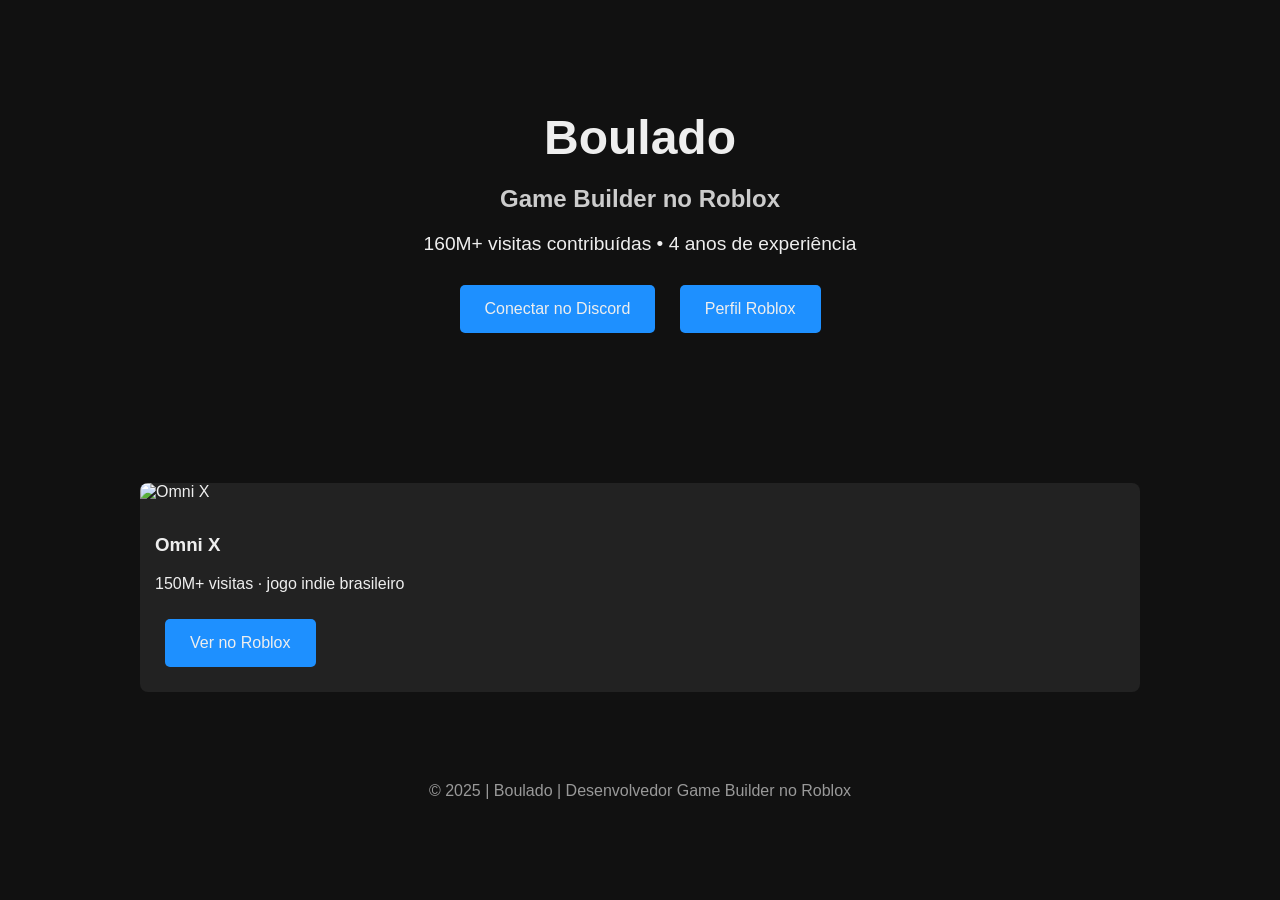
==== index.html @ 4d43104e "Add files via upload" ====
<!DOCTYPE html>
<html lang="pt-BR">
<head>
  <meta charset="UTF-8">
  <meta name="viewport" content="width=device-width,initial-scale=1.0">
  <title>Boulado – Game Builder no Roblox</title>
  <style>
    body {
      margin: 0;
      font-family: sans-serif;
      color: #eee;
      background: #111;
      text-align: center;
    }
    header {
      padding: 100px 20px;
    }
    h1 {
      font-size: 3em;
      margin: 0.2em 0;
    }
    h2 {
      font-size: 1.5em;
      color: #ccc;
      margin-bottom: 0.6em;
    }
    .stats {
      font-size: 1.2em;
      margin: 20px 0;
    }
    .btn {
      display: inline-block;
      margin: 10px;
      padding: 15px 25px;
      color: #eee;
      text-decoration: none;
      border-radius: 5px;
      background: #1e90ff;
      transition: background 0.2s;
    }
    .btn:hover {
      background: #63b3ed;
    }
    .projects {
      display: grid;
      grid-template-columns: repeat(auto-fit,minmax(300px,1fr));
      gap: 20px;
      padding: 40px 20px;
      max-width: 1000px;
      margin: 0 auto;
    }
    .project {
      background: #222;
      border-radius: 8px;
      overflow: hidden;
      text-align: left;
    }
    .project img {
      width: 100%;
      display: block;
    }
    .project div {
      padding: 15px;
    }
    .footer {
      padding: 50px 20px;
      color: #999;
    }
  </style>
</head>
<body>
  <header>
    <h1>Boulado</h1>
    <h2>Game Builder no Roblox</h2>
    <p class="stats">160M+ visitas contribuídas • 4 anos de experiência</p>
    <a class="btn" href="https://discord.com/users/Boulado" target="_blank">Conectar no Discord</a>
    <a class="btn" href="https://www.roblox.com/pt/users/285325354/profile" target="_blank">Perfil Roblox</a>
  </header>

  <section class="projects">
    <div class="project">
      <img src="https://www.roblox.com/Thumbs/Asset.ashx?width=768&amp;height=432&amp;format=png&amp;assetid=5210095481" alt="Omni X">
      <div>
        <h3>Omni X</h3>
        <p>150M+ visitas · jogo indie brasileiro</p>
        <a class="btn" href="https://www.roblox.com/pt/games/5210095481/UPDATE-Omini-X-Remake-Beta-5-1" target="_blank">Ver no Roblox</a>
      </div>
    </div>

    <!-- Aqui você pode adicionar mais projetos -->
  </section>

  <footer class="footer">
    © 2025 | Boulado | Desenvolvedor Game Builder no Roblox
  </footer>
</body>
</html>
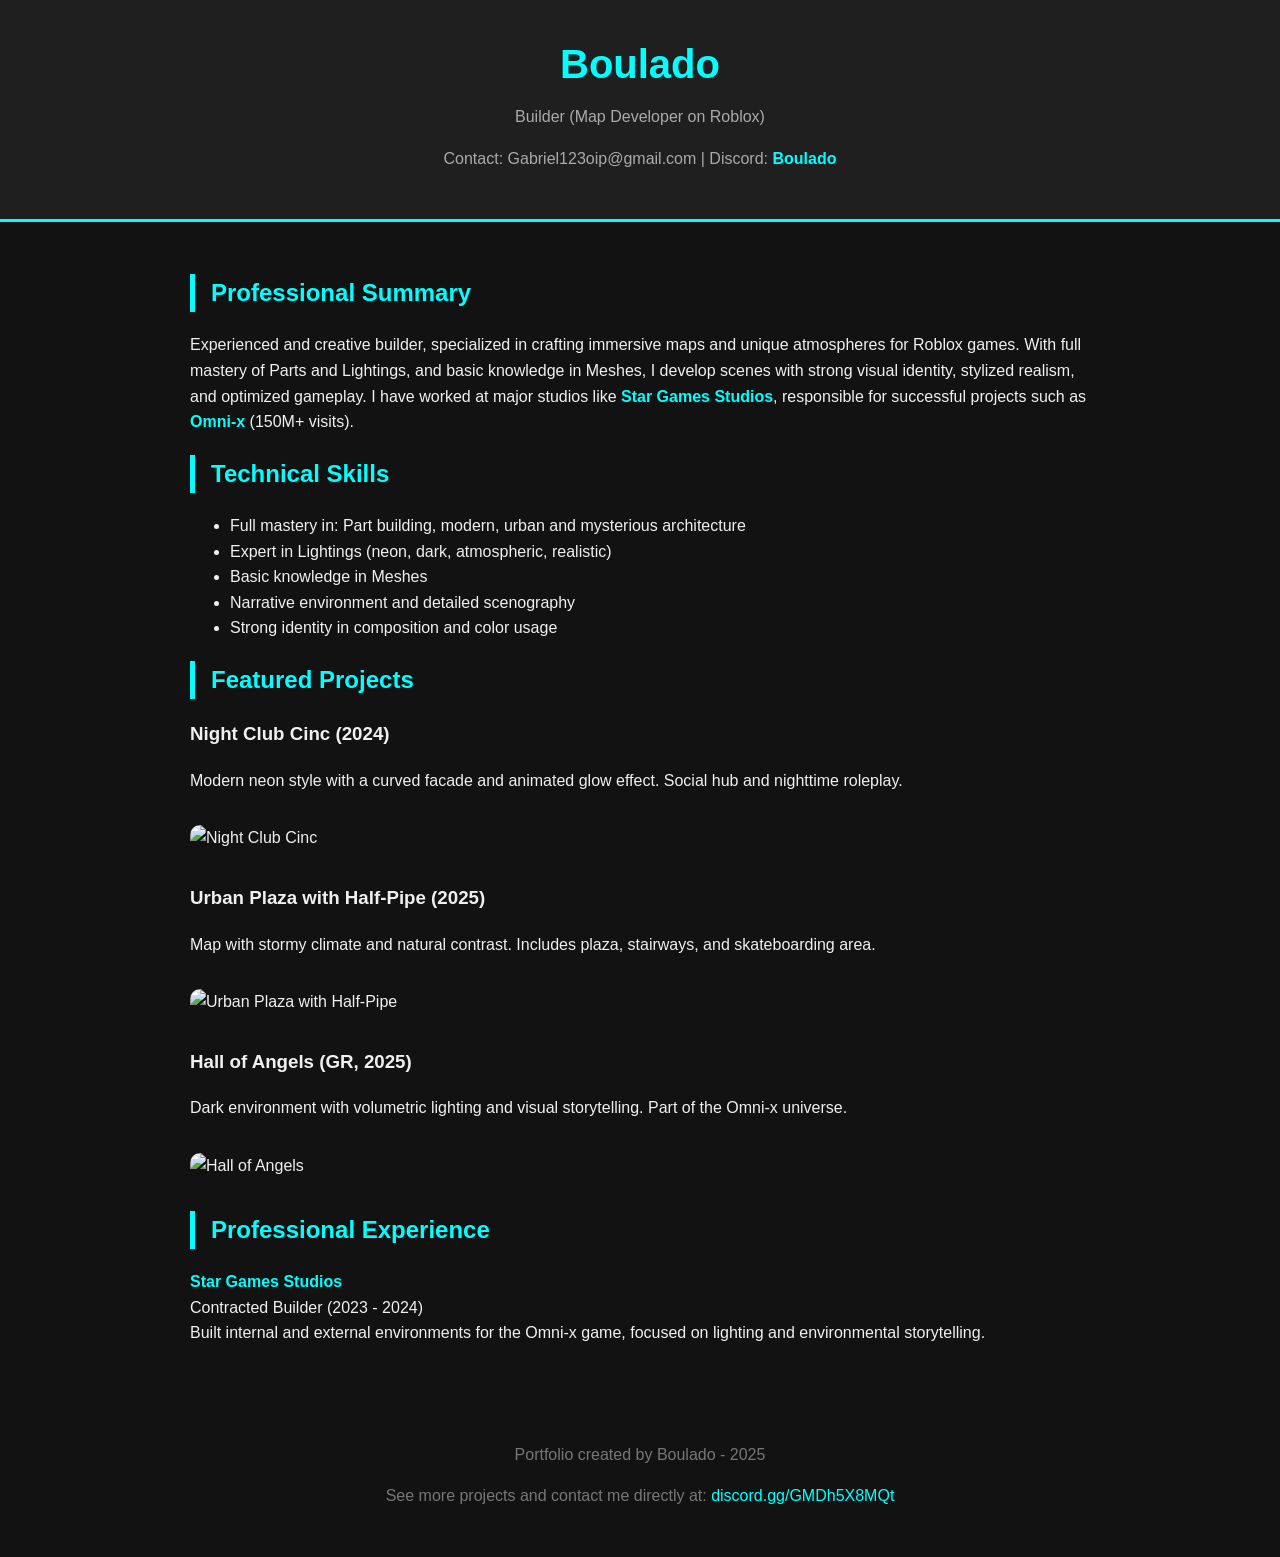
==== commit 2eba883e: "mainpage.html" ====
--- a/index.html
+++ b/index.html
@@ -1,97 +1,115 @@
 <!DOCTYPE html>
-<html lang="pt-BR">
+<html lang="en">
 <head>
-  <meta charset="UTF-8">
-  <meta name="viewport" content="width=device-width,initial-scale=1.0">
-  <title>Boulado – Game Builder no Roblox</title>
+  <meta charset="UTF-8" />
+  <meta name="viewport" content="width=device-width, initial-scale=1.0" />
+  <title>Boulado - Roblox Builder Portfolio</title>
   <style>
     body {
+      font-family: 'Segoe UI', sans-serif;
       margin: 0;
-      font-family: sans-serif;
-      color: #eee;
-      background: #111;
-      text-align: center;
+      background-color: #121212;
+      color: #f0f0f0;
+      line-height: 1.6;
     }
     header {
-      padding: 100px 20px;
+      background: #1f1f1f;
+      padding: 2rem;
+      text-align: center;
+      border-bottom: 3px solid #00ffff;
     }
-    h1 {
-      font-size: 3em;
-      margin: 0.2em 0;
+    header h1 {
+      margin: 0;
+      font-size: 2.5rem;
+      color: #00ffff;
+    }
+    header p {
+      margin-top: 0.5rem;
+      color: #aaa;
+    }
+    section {
+      max-width: 900px;
+      margin: auto;
+      padding: 2rem;
     }
     h2 {
-      font-size: 1.5em;
-      color: #ccc;
-      margin-bottom: 0.6em;
-    }
-    .stats {
-      font-size: 1.2em;
-      margin: 20px 0;
-    }
-    .btn {
-      display: inline-block;
-      margin: 10px;
-      padding: 15px 25px;
-      color: #eee;
-      text-decoration: none;
-      border-radius: 5px;
-      background: #1e90ff;
-      transition: background 0.2s;
-    }
-    .btn:hover {
-      background: #63b3ed;
-    }
-    .projects {
-      display: grid;
-      grid-template-columns: repeat(auto-fit,minmax(300px,1fr));
-      gap: 20px;
-      padding: 40px 20px;
-      max-width: 1000px;
-      margin: 0 auto;
+      border-left: 5px solid #00ffff;
+      padding-left: 1rem;
+      color: #00ffff;
     }
     .project {
-      background: #222;
-      border-radius: 8px;
-      overflow: hidden;
-      text-align: left;
+      margin-bottom: 2rem;
     }
     .project img {
       width: 100%;
-      display: block;
+      border-radius: 10px;
+      margin-top: 1rem;
     }
-    .project div {
-      padding: 15px;
+    .highlight {
+      color: #00ffff;
+      font-weight: bold;
     }
-    .footer {
-      padding: 50px 20px;
-      color: #999;
+    footer {
+      text-align: center;
+      padding: 2rem;
+      color: #777;
+    }
+    a {
+      color: #00ffff;
+      text-decoration: none;
+    }
+    a:hover {
+      text-decoration: underline;
     }
   </style>
 </head>
 <body>
   <header>
     <h1>Boulado</h1>
-    <h2>Game Builder no Roblox</h2>
-    <p class="stats">160M+ visitas contribuídas • 4 anos de experiência</p>
-    <a class="btn" href="https://discord.com/users/Boulado" target="_blank">Conectar no Discord</a>
-    <a class="btn" href="https://www.roblox.com/pt/users/285325354/profile" target="_blank">Perfil Roblox</a>
+    <p>Builder (Map Developer on Roblox)</p>
+    <p>Contact: Gabriel123oip@gmail.com | Discord: <span class="highlight">Boulado</span></p>
   </header>
+  <section>
+    <h2>Professional Summary</h2>
+    <p>Experienced and creative builder, specialized in crafting immersive maps and unique atmospheres for Roblox games. With full mastery of Parts and Lightings, and basic knowledge in Meshes, I develop scenes with strong visual identity, stylized realism, and optimized gameplay. I have worked at major studios like <span class="highlight">Star Games Studios</span>, responsible for successful projects such as <span class="highlight">Omni-x</span> (150M+ visits).</p>
 
-  <section class="projects">
+    <h2>Technical Skills</h2>
+    <ul>
+      <li>Full mastery in: Part building, modern, urban and mysterious architecture</li>
+      <li>Expert in Lightings (neon, dark, atmospheric, realistic)</li>
+      <li>Basic knowledge in Meshes</li>
+      <li>Narrative environment and detailed scenography</li>
+      <li>Strong identity in composition and color usage</li>
+    </ul>
+
+    <h2>Featured Projects</h2>
+
     <div class="project">
-      <img src="https://www.roblox.com/Thumbs/Asset.ashx?width=768&amp;height=432&amp;format=png&amp;assetid=5210095481" alt="Omni X">
-      <div>
-        <h3>Omni X</h3>
-        <p>150M+ visitas · jogo indie brasileiro</p>
-        <a class="btn" href="https://www.roblox.com/pt/games/5210095481/UPDATE-Omini-X-Remake-Beta-5-1" target="_blank">Ver no Roblox</a>
-      </div>
+      <h3>Night Club Cinc (2024)</h3>
+      <p>Modern neon style with a curved facade and animated glow effect. Social hub and nighttime roleplay.</p>
+      <img src="https://media.discordapp.net/attachments/1394193889044201593/1394200252390576159/image.png?ex=687a8eeb&is=68793d6b&hm=4fea51e5442943bee291b77c5cae9cd28cb6967ead35b9f15bb5efc6e0c566bd&=&format=webp&quality=lossless&width=1502&height=655" alt="Night Club Cinc" />
     </div>
 
-    <!-- Aqui você pode adicionar mais projetos -->
+    <div class="project">
+      <h3>Urban Plaza with Half-Pipe (2025)</h3>
+      <p>Map with stormy climate and natural contrast. Includes plaza, stairways, and skateboarding area.</p>
+      <img src="https://cdn.discordapp.com/attachments/1340106918118817792/1395634150987268166/Captura_de_tela_2025-06-30_164214.png?ex=687b2917&is=6879d797&hm=c93c467e208432ed8f91253fdcd2071408ec793a3d2f23eb3396628be28ebd2c&" alt="Urban Plaza with Half-Pipe" />
+    </div>
+
+    <div class="project">
+      <h3>Hall of Angels (GR, 2025)</h3>
+      <p>Dark environment with volumetric lighting and visual storytelling. Part of the Omni-x universe.</p>
+      <img src="https://media.discordapp.net/attachments/1394193889044201593/1394194766312509450/Captura_de_tela_2025-07-11_014622.png?ex=687a89cf&is=6879384f&hm=31ea52f0e37e4747920c14e49eed9735a918d6498ae2ee02fecab32731a11499&=&format=webp&quality=lossless&width=1490&height=659" alt="Hall of Angels" />
+    </div>
+
+    <h2>Professional Experience</h2>
+    <p><span class="highlight">Star Games Studios</span><br>
+    Contracted Builder (2023 - 2024)<br>
+    Built internal and external environments for the Omni-x game, focused on lighting and environmental storytelling.</p>
   </section>
-
-  <footer class="footer">
-    © 2025 | Boulado | Desenvolvedor Game Builder no Roblox
+  <footer>
+    <p>Portfolio created by Boulado - 2025</p>
+    <p>See more projects and contact me directly at: <a href="https://discord.gg/GMDh5X8MQt" target="_blank">discord.gg/GMDh5X8MQt</a></p>
   </footer>
 </body>
 </html>
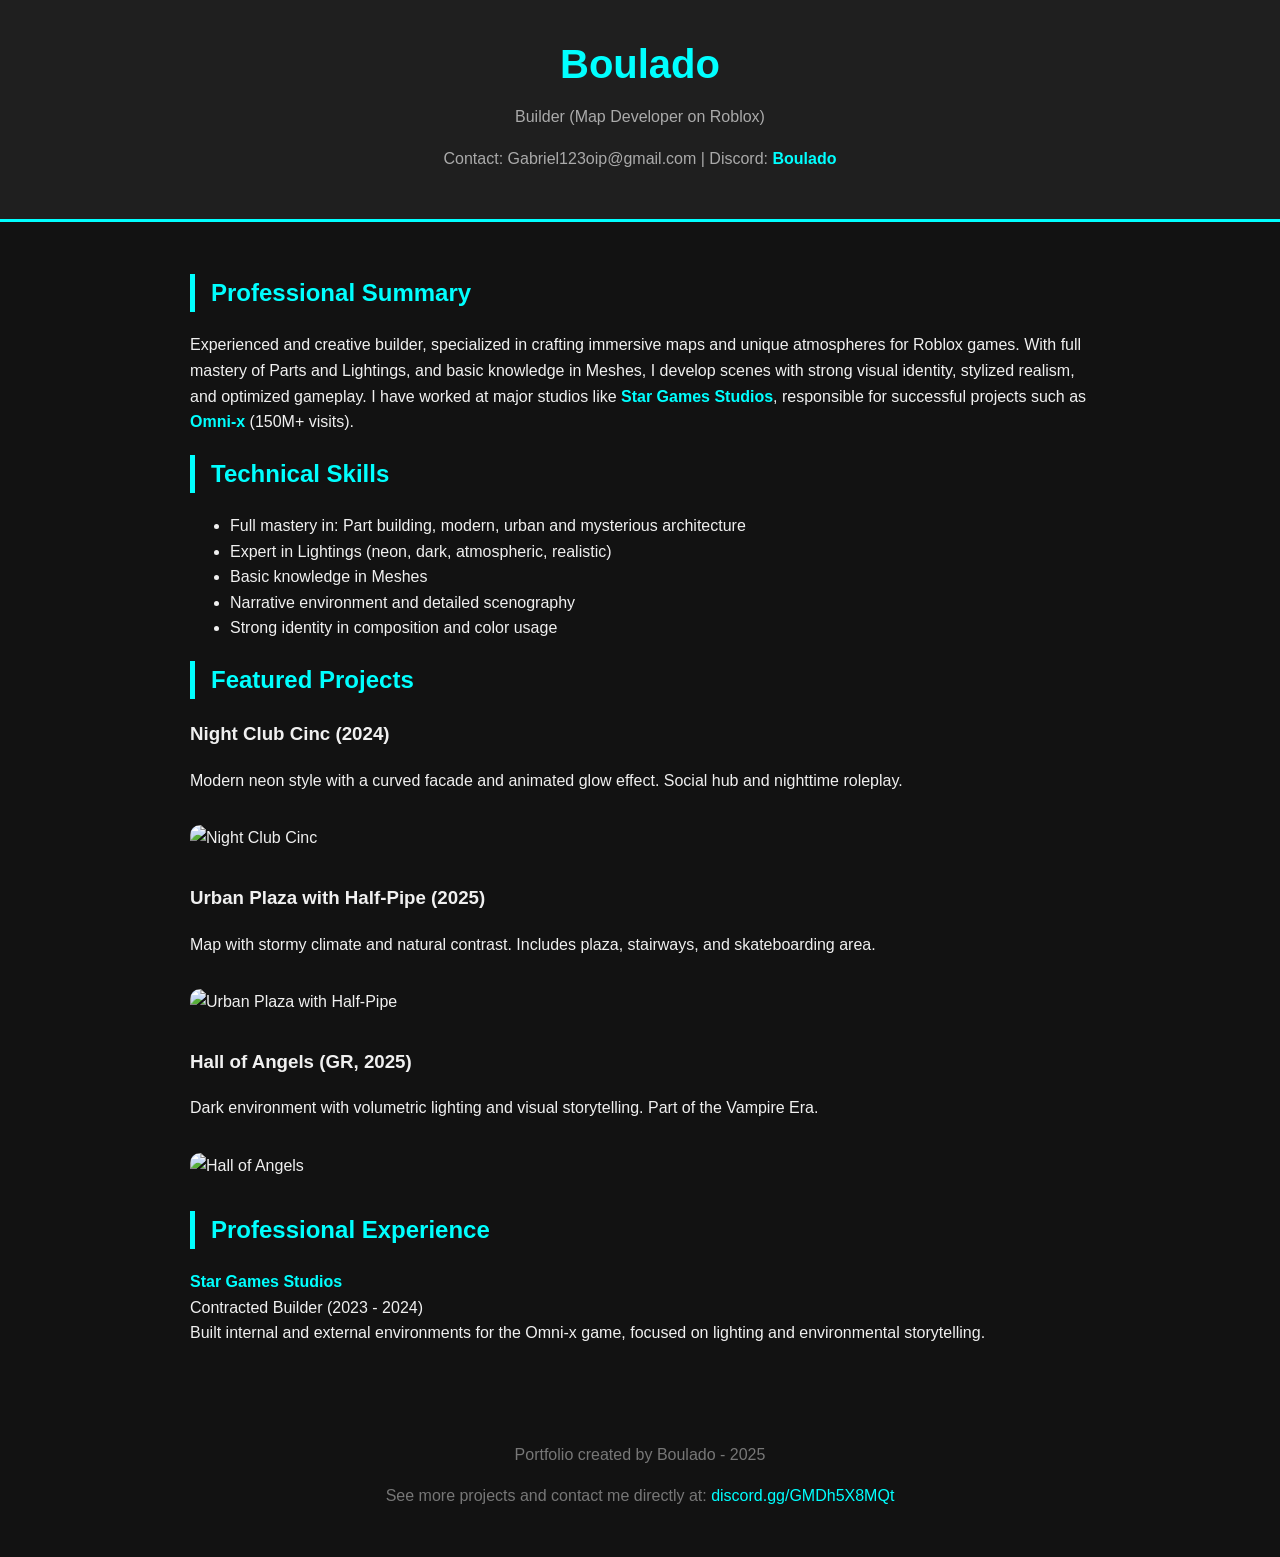
==== commit aee91b17: "mainpage.html" ====
--- a/index.html
+++ b/index.html
@@ -98,7 +98,7 @@
 
     <div class="project">
       <h3>Hall of Angels (GR, 2025)</h3>
-      <p>Dark environment with volumetric lighting and visual storytelling. Part of the Omni-x universe.</p>
+      <p>Dark environment with volumetric lighting and visual storytelling. Part of the Vampire Era.</p>
       <img src="https://media.discordapp.net/attachments/1394193889044201593/1394194766312509450/Captura_de_tela_2025-07-11_014622.png?ex=687a89cf&is=6879384f&hm=31ea52f0e37e4747920c14e49eed9735a918d6498ae2ee02fecab32731a11499&=&format=webp&quality=lossless&width=1490&height=659" alt="Hall of Angels" />
     </div>
 
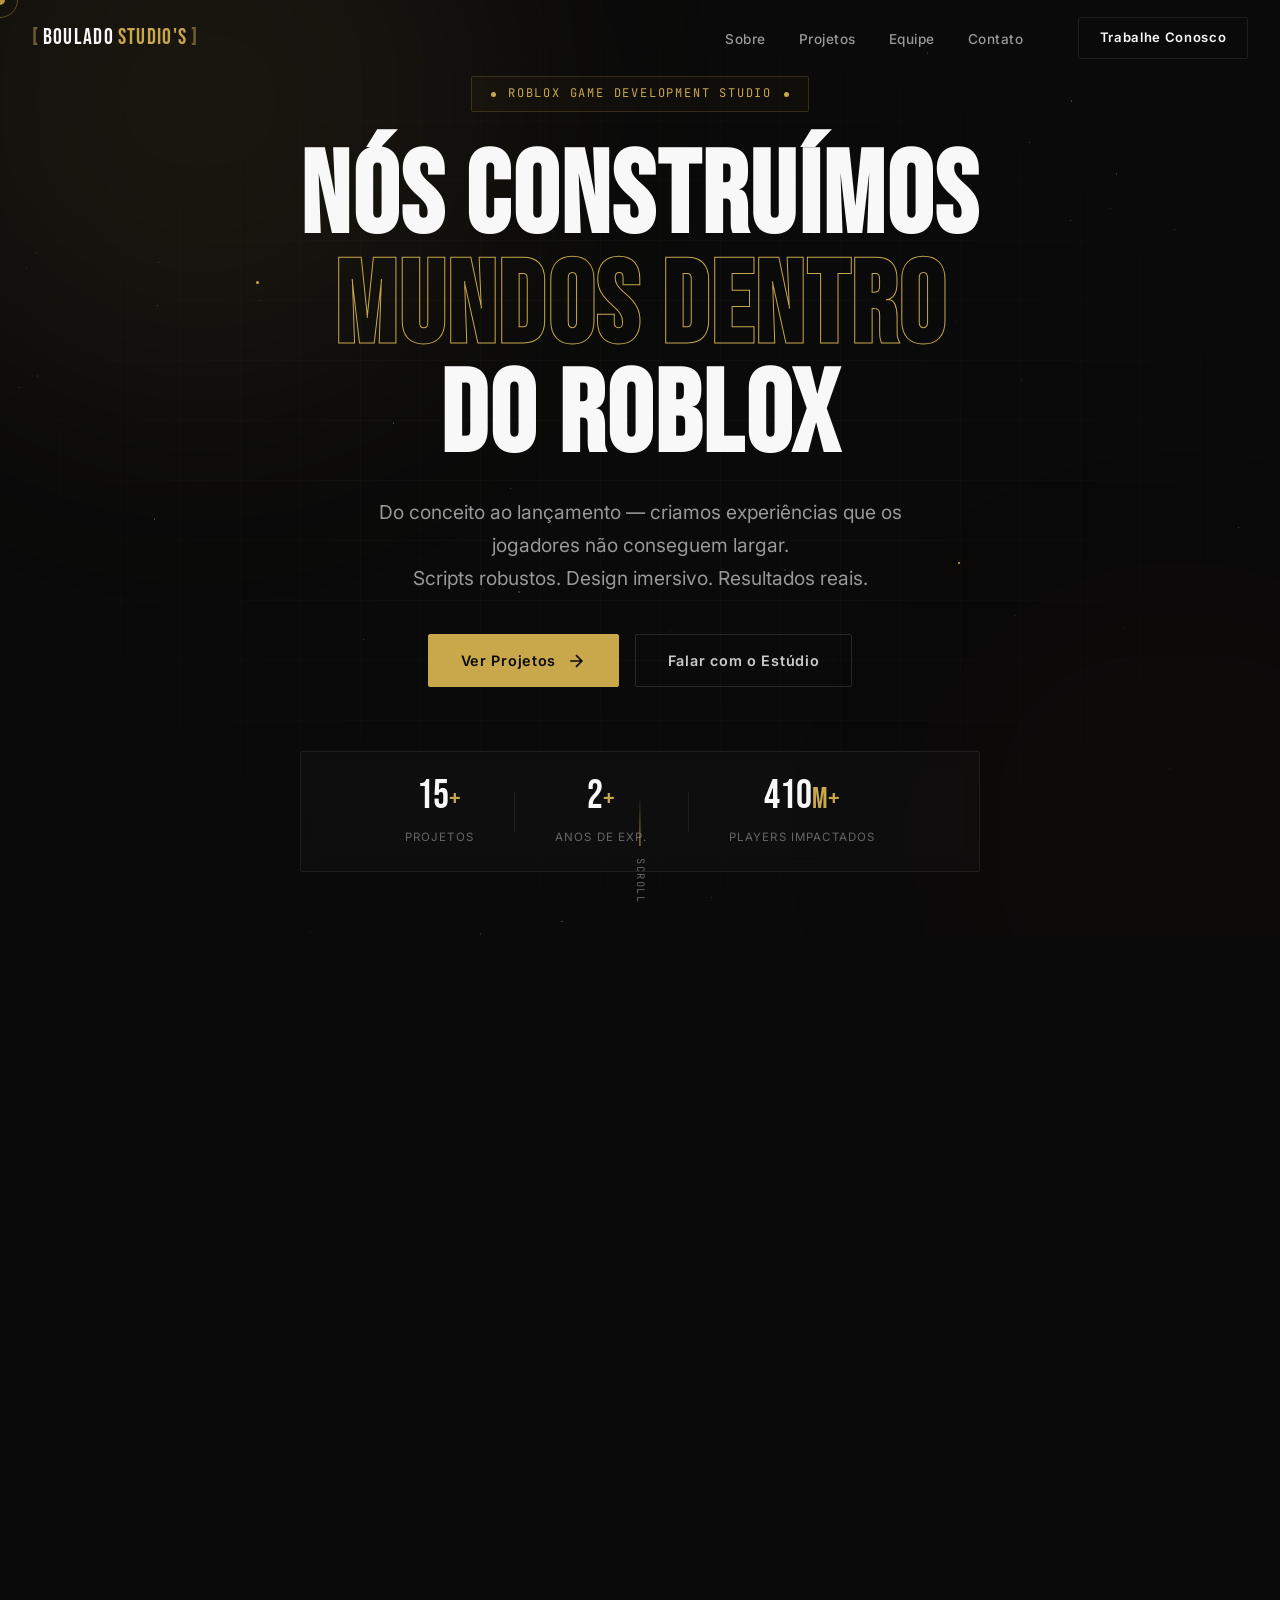
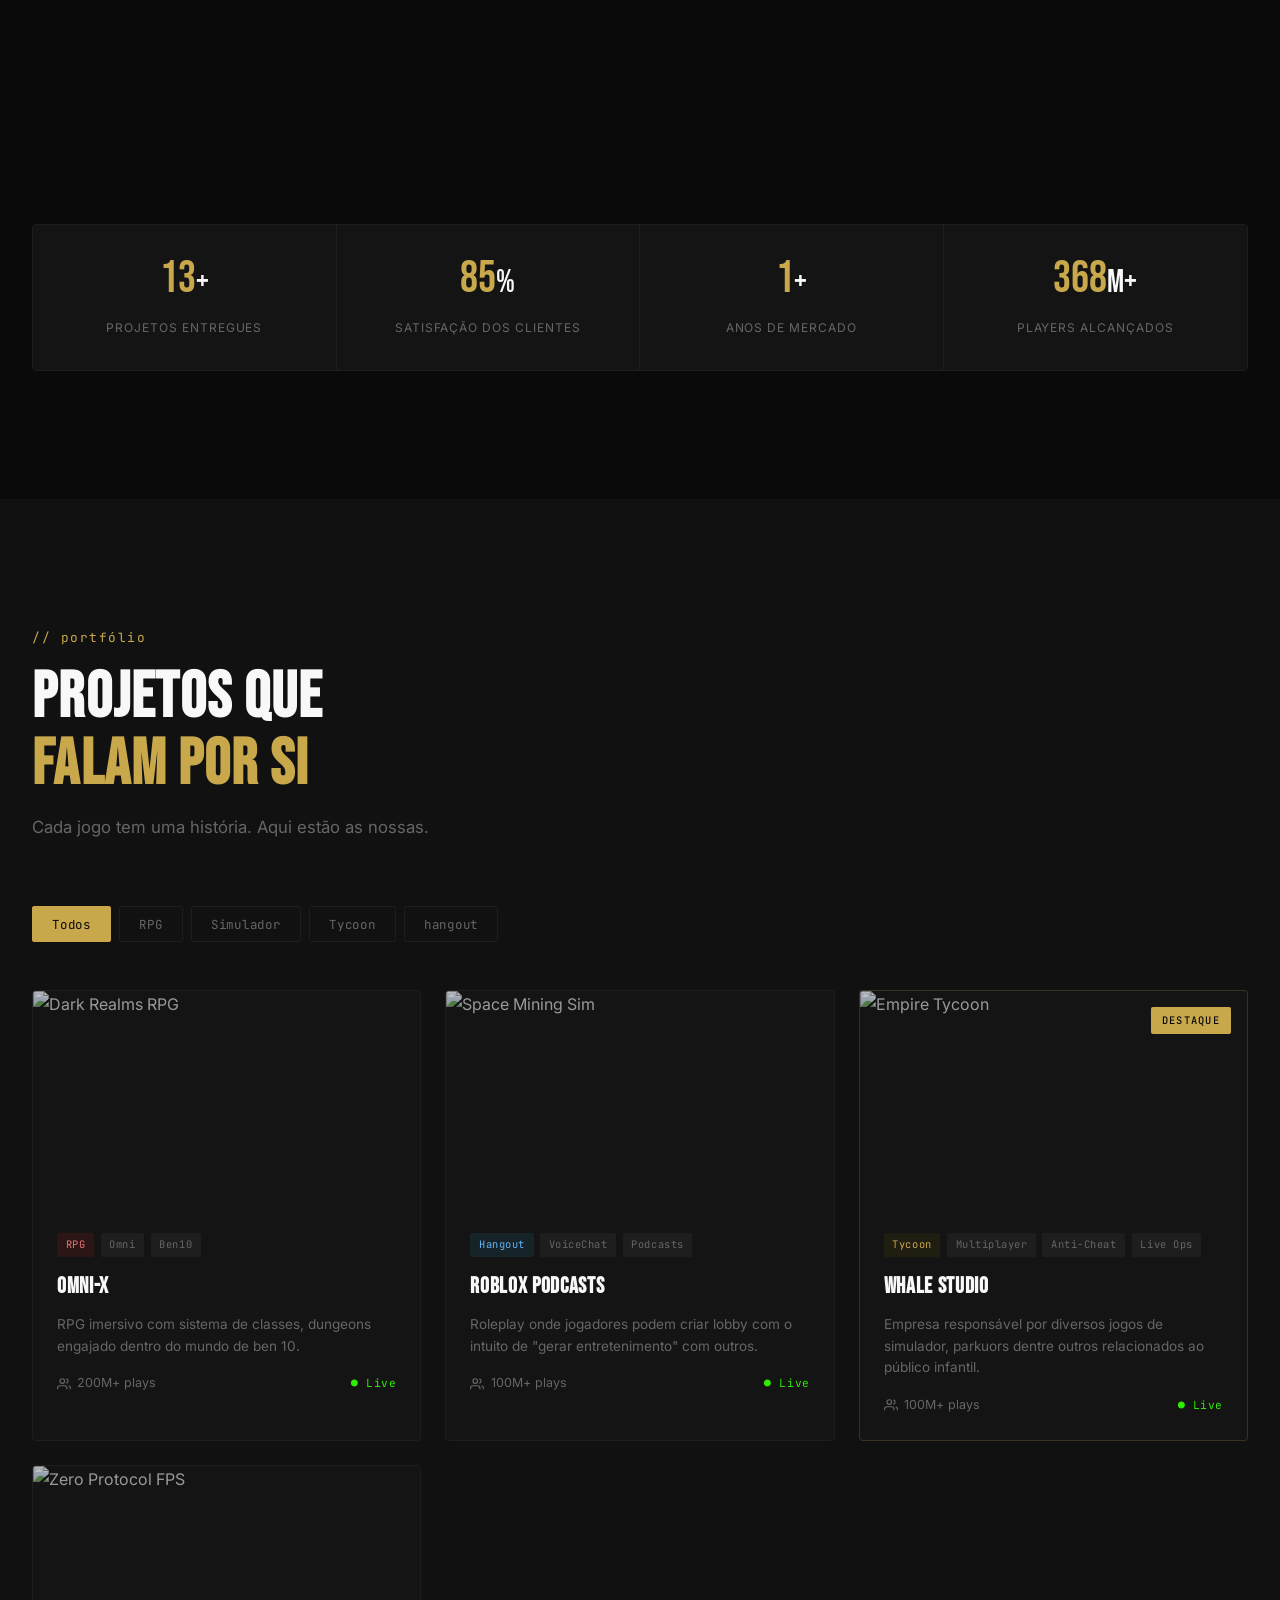
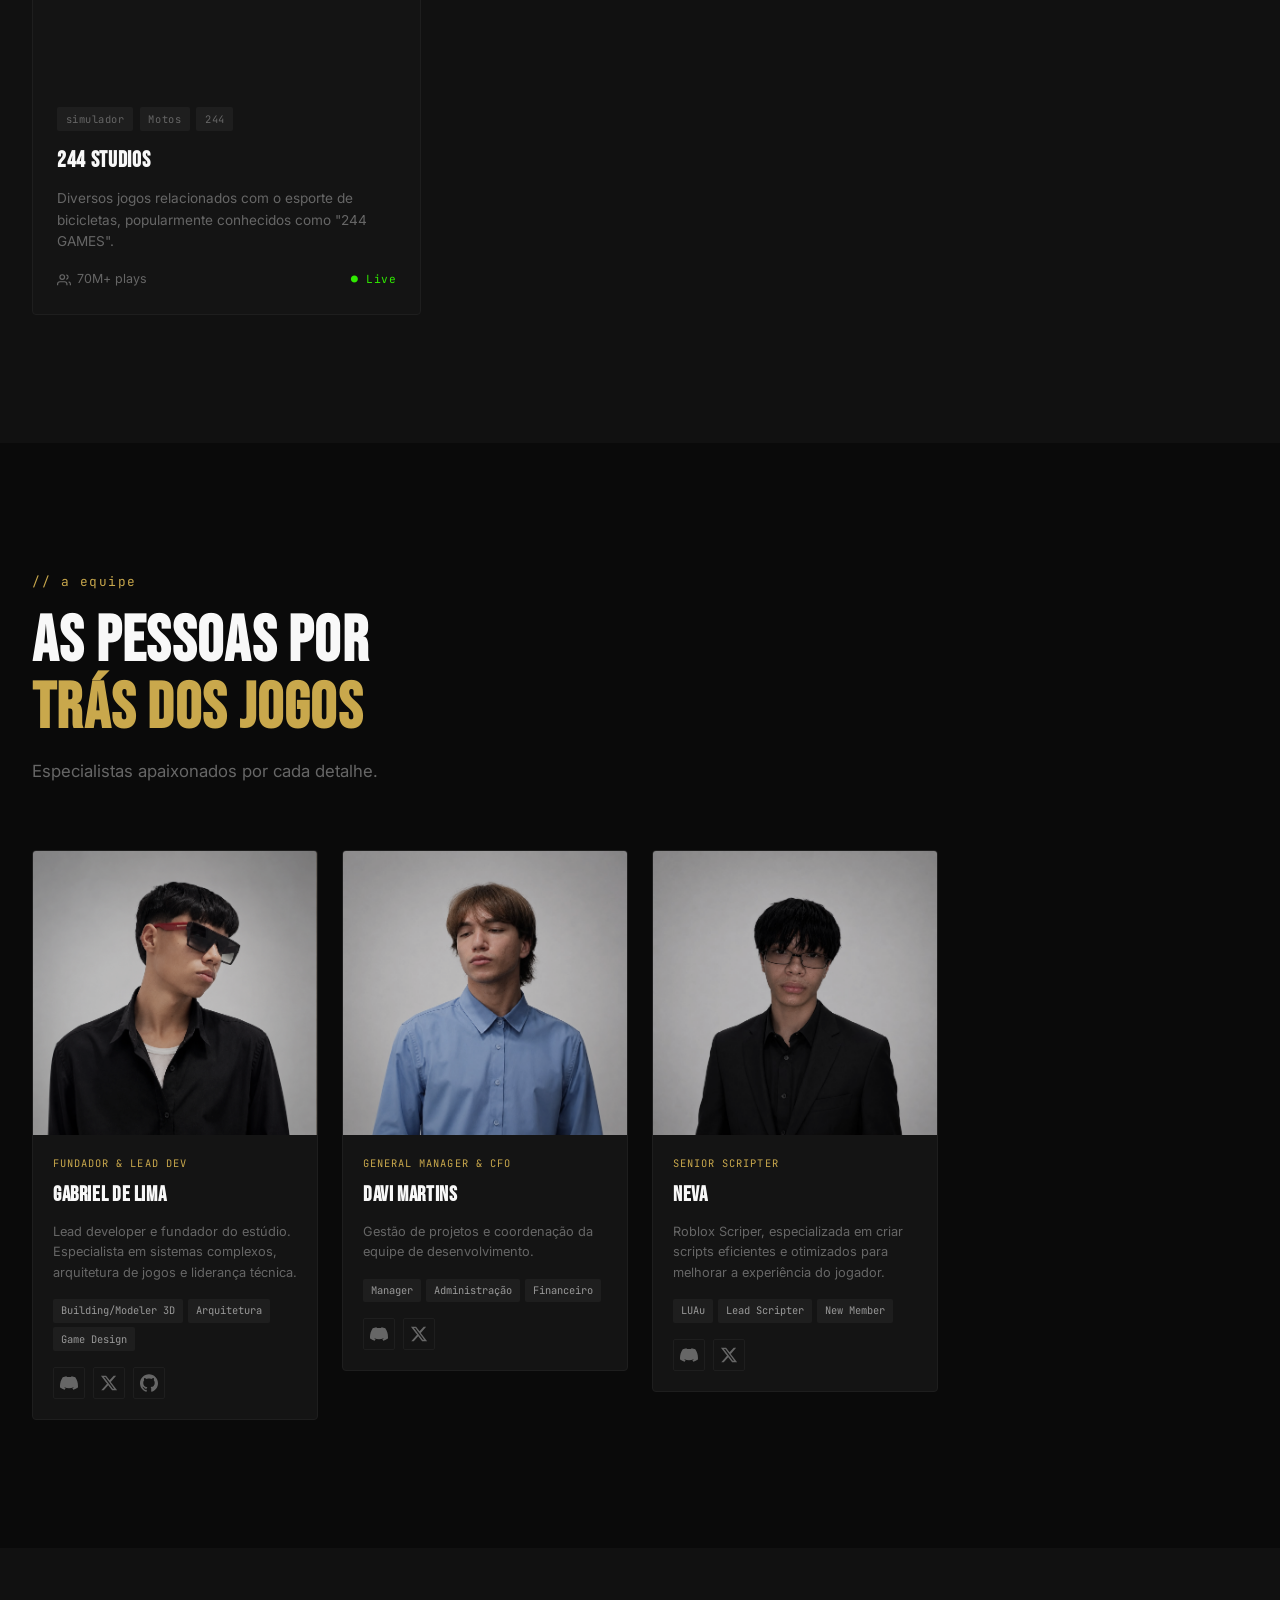
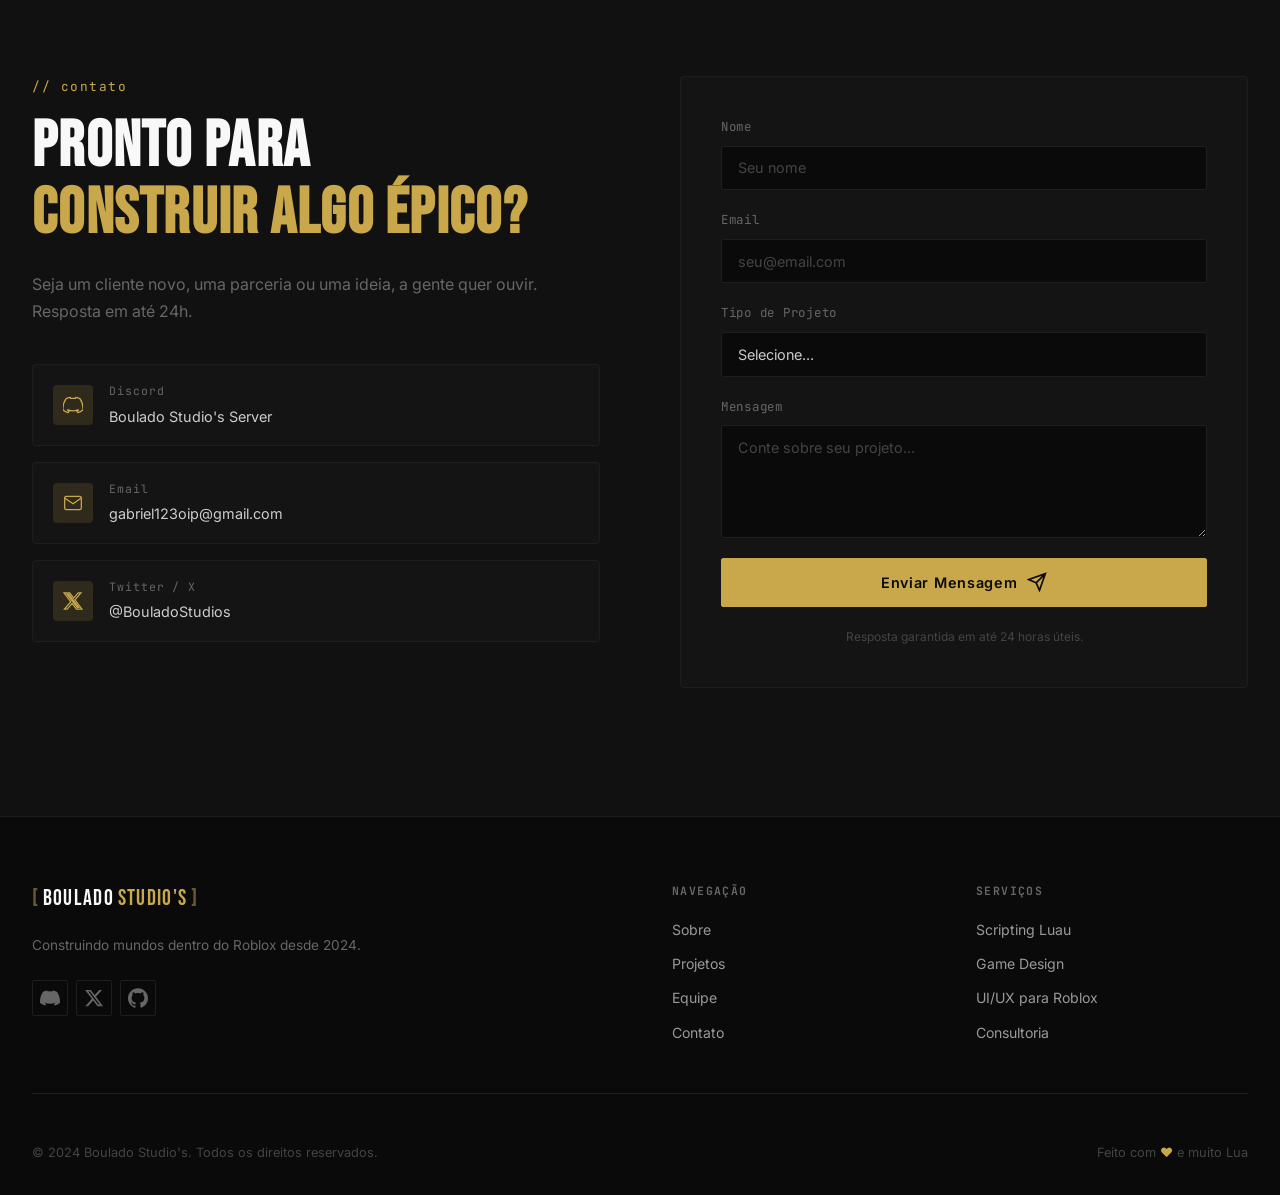
==== commit 2ff89204: "reforms" ====
--- a/index.html
+++ b/index.html
@@ -1,115 +1,572 @@
-<!DOCTYPE html>
-<html lang="en">
-<head>
-  <meta charset="UTF-8" />
-  <meta name="viewport" content="width=device-width, initial-scale=1.0" />
-  <title>Boulado - Roblox Builder Portfolio</title>
-  <style>
-    body {
-      font-family: 'Segoe UI', sans-serif;
-      margin: 0;
-      background-color: #121212;
-      color: #f0f0f0;
-      line-height: 1.6;
-    }
-    header {
-      background: #1f1f1f;
-      padding: 2rem;
-      text-align: center;
-      border-bottom: 3px solid #00ffff;
-    }
-    header h1 {
-      margin: 0;
-      font-size: 2.5rem;
-      color: #00ffff;
-    }
-    header p {
-      margin-top: 0.5rem;
-      color: #aaa;
-    }
-    section {
-      max-width: 900px;
-      margin: auto;
-      padding: 2rem;
-    }
-    h2 {
-      border-left: 5px solid #00ffff;
-      padding-left: 1rem;
-      color: #00ffff;
-    }
-    .project {
-      margin-bottom: 2rem;
-    }
-    .project img {
-      width: 100%;
-      border-radius: 10px;
-      margin-top: 1rem;
-    }
-    .highlight {
-      color: #00ffff;
-      font-weight: bold;
-    }
-    footer {
-      text-align: center;
-      padding: 2rem;
-      color: #777;
-    }
-    a {
-      color: #00ffff;
-      text-decoration: none;
-    }
-    a:hover {
-      text-decoration: underline;
-    }
-  </style>
-</head>
-<body>
-  <header>
-    <h1>Boulado</h1>
-    <p>Builder (Map Developer on Roblox)</p>
-    <p>Contact: Gabriel123oip@gmail.com | Discord: <span class="highlight">Boulado</span></p>
-  </header>
-  <section>
-    <h2>Professional Summary</h2>
-    <p>Experienced and creative builder, specialized in crafting immersive maps and unique atmospheres for Roblox games. With full mastery of Parts and Lightings, and basic knowledge in Meshes, I develop scenes with strong visual identity, stylized realism, and optimized gameplay. I have worked at major studios like <span class="highlight">Star Games Studios</span>, responsible for successful projects such as <span class="highlight">Omni-x</span> (150M+ visits).</p>
-
-    <h2>Technical Skills</h2>
-    <ul>
-      <li>Full mastery in: Part building, modern, urban and mysterious architecture</li>
-      <li>Expert in Lightings (neon, dark, atmospheric, realistic)</li>
-      <li>Basic knowledge in Meshes</li>
-      <li>Narrative environment and detailed scenography</li>
-      <li>Strong identity in composition and color usage</li>
-    </ul>
-
-    <h2>Featured Projects</h2>
-
-    <div class="project">
-      <h3>Night Club Cinc (2024)</h3>
-      <p>Modern neon style with a curved facade and animated glow effect. Social hub and nighttime roleplay.</p>
-      <img src="https://media.discordapp.net/attachments/1394193889044201593/1394200252390576159/image.png?ex=687a8eeb&is=68793d6b&hm=4fea51e5442943bee291b77c5cae9cd28cb6967ead35b9f15bb5efc6e0c566bd&=&format=webp&quality=lossless&width=1502&height=655" alt="Night Club Cinc" />
-    </div>
-
-    <div class="project">
-      <h3>Urban Plaza with Half-Pipe (2025)</h3>
-      <p>Map with stormy climate and natural contrast. Includes plaza, stairways, and skateboarding area.</p>
-      <img src="https://cdn.discordapp.com/attachments/1340106918118817792/1395634150987268166/Captura_de_tela_2025-06-30_164214.png?ex=687b2917&is=6879d797&hm=c93c467e208432ed8f91253fdcd2071408ec793a3d2f23eb3396628be28ebd2c&" alt="Urban Plaza with Half-Pipe" />
-    </div>
-
-    <div class="project">
-      <h3>Hall of Angels (GR, 2025)</h3>
-      <p>Dark environment with volumetric lighting and visual storytelling. Part of the Vampire Era.</p>
-      <img src="https://media.discordapp.net/attachments/1394193889044201593/1394194766312509450/Captura_de_tela_2025-07-11_014622.png?ex=687a89cf&is=6879384f&hm=31ea52f0e37e4747920c14e49eed9735a918d6498ae2ee02fecab32731a11499&=&format=webp&quality=lossless&width=1490&height=659" alt="Hall of Angels" />
-    </div>
-
-    <h2>Professional Experience</h2>
-    <p><span class="highlight">Star Games Studios</span><br>
-    Contracted Builder (2023 - 2024)<br>
-    Built internal and external environments for the Omni-x game, focused on lighting and environmental storytelling.</p>
-  </section>
-  <footer>
-    <p>Portfolio created by Boulado - 2025</p>
-    <p>See more projects and contact me directly at: <a href="https://discord.gg/GMDh5X8MQt" target="_blank">discord.gg/GMDh5X8MQt</a></p>
-  </footer>
-</body>
-</html>
+<!DOCTYPE html>
+<html lang="pt-BR">
+<head>
+  <meta charset="UTF-8" />
+  <meta name="viewport" content="width=device-width, initial-scale=1.0" />
+  <title>Boulado Studio's — Roblox Game Development</title>
+  <meta name="description" content="Estúdio profissional de desenvolvimento de jogos Roblox. Transformamos ideias em experiências épicas." />
+  <link rel="stylesheet" href="style.css" />
+  <link rel="preconnect" href="https://fonts.googleapis.com" />
+  <link rel="preconnect" href="https://fonts.gstatic.com" crossorigin />
+  <link href="https://fonts.googleapis.com/css2?family=Bebas+Neue&family=Inter:wght@300;400;500;600;700;900&family=JetBrains+Mono:wght@400;500&display=swap" rel="stylesheet" />
+</head>
+<body>
+
+  <!-- ======= CURSOR CUSTOM ======= -->
+  <div class="cursor" id="cursor"></div>
+  <div class="cursor-follower" id="cursor-follower"></div>
+
+  <!-- ======= LOADER ======= -->
+  <div class="loader" id="loader">
+    <div class="loader-inner">
+      <div class="loader-logo">
+        <span class="loader-b">B</span><span class="loader-s">S</span>
+      </div>
+      <div class="loader-bar"><div class="loader-fill" id="loader-fill"></div></div>
+      <p class="loader-text">Iniciando Sistema...</p>
+    </div>
+  </div>
+
+  <!-- ======= NAV ======= -->
+  <nav class="nav" id="nav">
+    <div class="nav-container">
+      <a href="#hero" class="nav-logo">
+        <span class="logo-bracket">[</span>
+        <span class="logo-text">BOULADO</span>
+        <span class="logo-accent">STUDIO'S</span>
+        <span class="logo-bracket">]</span>
+      </a>
+      <ul class="nav-links" id="nav-links">
+        <li><a href="#about" class="nav-link">Sobre</a></li>
+        <li><a href="#projects" class="nav-link">Projetos</a></li>
+        <li><a href="#team" class="nav-link">Equipe</a></li>
+        <li><a href="#contact" class="nav-link">Contato</a></li>
+      </ul>
+      <a href="#contact" class="btn btn-outline nav-cta">Trabalhe Conosco</a>
+      <button class="nav-toggle" id="nav-toggle" aria-label="Menu">
+        <span></span><span></span><span></span>
+      </button>
+    </div>
+  </nav>
+
+  <!-- ======= HERO ======= -->
+  <section class="hero" id="hero">
+    <div class="hero-bg">
+      <div class="hero-grid"></div>
+      <div class="hero-glow hero-glow--1"></div>
+      <div class="hero-glow hero-glow--2"></div>
+      <div class="hero-orb hero-orb--1"></div>
+      <div class="hero-orb hero-orb--2"></div>
+      <div class="hero-particles" id="hero-particles"></div>
+    </div>
+
+    <div class="hero-content">
+      <div class="hero-eyebrow reveal">
+        <span class="eyebrow-dot"></span>
+        <span>Roblox Game Development Studio</span>
+        <span class="eyebrow-dot"></span>
+      </div>
+
+      <h1 class="hero-title reveal reveal--delay-1">
+        <span class="title-line">Nós Construímos</span>
+        <span class="title-line title-line--accent">Mundos Dentro</span>
+        <span class="title-line">do Roblox</span>
+      </h1>
+
+      <p class="hero-sub reveal reveal--delay-2">
+        Do conceito ao lançamento — criamos experiências que os jogadores não conseguem largar.
+        <br />Scripts robustos. Design imersivo. Resultados reais.
+      </p>
+
+      <div class="hero-actions reveal reveal--delay-3">
+        <a href="#projects" class="btn btn-primary">
+          <span>Ver Projetos</span>
+          <svg width="20" height="20" viewBox="0 0 24 24" fill="none" stroke="currentColor" stroke-width="2"><path d="M5 12h14M12 5l7 7-7 7"/></svg>
+        </a>
+        <a href="#contact" class="btn btn-ghost">
+          <span>Falar com o Estúdio</span>
+        </a>
+      </div>
+
+      <div class="hero-stats reveal reveal--delay-4">
+        <div class="stat">
+          <span class="stat-num" data-target="15">0</span><span class="stat-plus">+</span>
+          <span class="stat-label">Projetos</span>
+        </div>
+        <div class="stat-divider"></div>
+        <div class="stat">
+          <span class="stat-num" data-target="2">0</span><span class="stat-plus">+</span>
+          <span class="stat-label">Anos de Exp.</span>
+        </div>
+        <div class="stat-divider"></div>
+        <div class="stat">
+          <span class="stat-num" data-target="410">0</span><span class="stat-plus">M+</span>
+          <span class="stat-label">Players Impactados</span>
+        </div>
+      </div>
+    </div>
+
+    <div class="hero-scroll">
+      <div class="scroll-line"></div>
+      <span>SCROLL</span>
+    </div>
+  </section>
+
+  <!-- ======= ABOUT ======= -->
+  <section class="about section" id="about">
+    <div class="container">
+      <div class="section-header reveal">
+        <span class="section-tag">// sobre o estúdio</span>
+        <h2 class="section-title">Uma equipe que<br /><em>pensa como jogadores</em></h2>
+      </div>
+
+      <div class="about-grid">
+        <div class="about-text reveal">
+          <p class="about-lead">
+            Somos o <strong>Boulado Studio's</strong> — um estúdio independente apaixonado por Roblox que transforma conceitos em jogos que as pessoas voltam a jogar.
+          </p>
+          <p>
+            Nossa abordagem combina design orientado a dados, programação Lua de alto nível e uma visão criativa que respeita o que os jogadores realmente querem. Cada projeto recebe atenção total da concepção ao pós-lançamento.
+          </p>
+          <div class="about-badges">
+            <span class="badge">Lua / Luau</span>
+            <span class="badge">Roblox Studio</span>
+            <span class="badge">Game Design</span>
+            <span class="badge">UI/UX</span>
+            <span class="badge">Monetização</span>
+            <span class="badge">Live Ops</span>
+          </div>
+        </div>
+
+        <div class="about-cards">
+          <div class="about-card reveal reveal--delay-1">
+            <div class="about-card-icon">
+              <svg width="28" height="28" viewBox="0 0 24 24" fill="none" stroke="currentColor" stroke-width="1.5"><path d="M12 2L2 7l10 5 10-5-10-5zM2 17l10 5 10-5M2 12l10 5 10-5"/></svg>
+            </div>
+            <h3>Design Imersivo</h3>
+            <p>Ambientes e interfaces que absorvem o jogador do primeiro segundo ao último.</p>
+          </div>
+          <div class="about-card reveal reveal--delay-2">
+            <div class="about-card-icon">
+              <svg width="28" height="28" viewBox="0 0 24 24" fill="none" stroke="currentColor" stroke-width="1.5"><polyline points="16 18 22 12 16 6"/><polyline points="8 6 2 12 8 18"/></svg>
+            </div>
+            <h3>Código de Qualidade</h3>
+            <p>Scripts Luau modulares, performáticos e de fácil manutenção a longo prazo.</p>
+          </div>
+          <div class="about-card reveal reveal--delay-3">
+            <div class="about-card-icon">
+              <svg width="28" height="28" viewBox="0 0 24 24" fill="none" stroke="currentColor" stroke-width="1.5"><path d="M13 2L3 14h9l-1 8 10-12h-9l1-8z"/></svg>
+            </div>
+            <h3>Entrega Rápida</h3>
+            <p>Processos ágeis que respeitam prazos sem sacrificar a qualidade do produto final.</p>
+          </div>
+          <div class="about-card reveal reveal--delay-4">
+            <div class="about-card-icon">
+              <svg width="28" height="28" viewBox="0 0 24 24" fill="none" stroke="currentColor" stroke-width="1.5"><circle cx="12" cy="12" r="10"/><path d="M12 8v4l3 3"/></svg>
+            </div>
+            <h3>Suporte Contínuo</h3>
+            <p>Acompanhamento pós-lançamento, atualizações e otimização de métricas de retenção.</p>
+          </div>
+        </div>
+      </div>
+
+      <!-- Stats bar -->
+      <div class="stats-bar reveal">
+        <div class="stats-bar-item">
+          <span class="stats-bar-num counter" data-target="15">0</span><span>+</span>
+          <span class="stats-bar-label">Projetos Entregues</span>
+        </div>
+        <div class="stats-bar-item">
+          <span class="stats-bar-num counter" data-target="95">0</span><span>%</span>
+          <span class="stats-bar-label">Satisfação dos Clientes</span>
+        </div>
+        <div class="stats-bar-item">
+          <span class="stats-bar-num counter" data-target="2">0</span><span>+</span>
+          <span class="stats-bar-label">Anos de Mercado</span>
+        </div>
+        <div class="stats-bar-item">
+          <span class="stats-bar-num counter" data-target="410">0</span><span>M+</span>
+          <span class="stats-bar-label">Players Alcançados</span>
+        </div>
+      </div>
+    </div>
+  </section>
+
+  <!-- ======= PROJECTS ======= -->
+  <section class="projects section" id="projects">
+    <div class="container">
+      <div class="section-header reveal">
+        <span class="section-tag">// portfólio</span>
+        <h2 class="section-title">Projetos que<br /><em>falam por si</em></h2>
+        <p class="section-sub">Cada jogo tem uma história. Aqui estão as nossas.</p>
+      </div>
+
+      <div class="projects-filter reveal">
+        <button class="filter-btn active" data-filter="all">Todos</button>
+        <button class="filter-btn" data-filter="rpg">RPG</button>
+        <button class="filter-btn" data-filter="simulator">Simulador</button>
+        <button class="filter-btn" data-filter="tycoon">Tycoon</button>
+        <button class="filter-btn" data-filter="hangout">hangout</button>
+      </div>
+
+      <div class="projects-grid" id="projects-grid">
+
+        <article class="project-card reveal" data-category="rpg">
+          <div class="project-img-wrap">
+            <img src="https://i.ibb.co/KpfTjx0N/image.png" alt="Dark Realms RPG" loading="lazy" />
+            <div class="project-overlay">
+              <a href="#" class="project-play">
+                <svg width="24" height="24" viewBox="0 0 24 24" fill="currentColor"><polygon points="5 3 19 12 5 21 5 3"/></svg>
+              </a>
+            </div>
+          </div>
+          <div class="project-info">
+            <div class="project-tags">
+              <span class="tag tag--rpg">RPG</span>
+              <span class="tag">Omni</span>
+              <span class="tag">Ben10</span>
+            </div>
+            <h3 class="project-title">Omni-X</h3>
+            <p class="project-desc">RPG imersivo com sistema de classes, dungeons engajado dentro do mundo de ben 10.</p>
+            <div class="project-meta">
+              <span>
+                <svg width="14" height="14" viewBox="0 0 24 24" fill="none" stroke="currentColor" stroke-width="2"><path d="M17 21v-2a4 4 0 00-4-4H5a4 4 0 00-4 4v2"/><circle cx="9" cy="7" r="4"/><path d="M23 21v-2a4 4 0 00-3-3.87"/><path d="M16 3.13a4 4 0 010 7.75"/></svg>
+                200M+ plays
+              </span>
+              <span class="project-status project-status--live">● Live</span>
+            </div>
+          </div>
+        </article>
+
+        <article class="project-card reveal reveal--delay-1" data-category="hangout">
+          <div class="project-img-wrap">
+            <img src="https://i.ibb.co/RGqmSCjZ/image.png" alt="Space Mining Sim" loading="lazy" />
+            <div class="project-overlay">
+              <a href="#" class="project-play">
+                <svg width="24" height="24" viewBox="0 0 24 24" fill="currentColor"><polygon points="5 3 19 12 5 21 5 3"/></svg>
+              </a>
+            </div>
+          </div>
+          <div class="project-info">
+            <div class="project-tags">
+              <span class="tag tag--sim">Hangout</span>
+              <span class="tag">VoiceChat</span>
+              <span class="tag">Podcasts</span>
+            </div>
+            <h3 class="project-title">Roblox Podcasts</h3>
+            <p class="project-desc">Roleplay onde jogadores podem criar lobby com o intuito de "gerar entretenimento" com outros.</p>
+            <div class="project-meta">
+              <span>
+                <svg width="14" height="14" viewBox="0 0 24 24" fill="none" stroke="currentColor" stroke-width="2"><path d="M17 21v-2a4 4 0 00-4-4H5a4 4 0 00-4 4v2"/><circle cx="9" cy="7" r="4"/><path d="M23 21v-2a4 4 0 00-3-3.87"/><path d="M16 3.13a4 4 0 010 7.75"/></svg>
+                100M+ plays
+              </span>
+              <span class="project-status project-status--live">● Live</span>
+            </div>
+          </div>
+        </article>
+
+        <article class="project-card project-card--featured reveal reveal--delay-2" data-category="tycoon">
+          <div class="project-img-wrap">
+            <img src="https://i.ibb.co/cXgByybx/Whale-Studio.png" alt="Empire Tycoon" loading="lazy" />
+            <div class="project-overlay">
+              <a href="#" class="project-play">
+                <svg width="24" height="24" viewBox="0 0 24 24" fill="currentColor"><polygon points="5 3 19 12 5 21 5 3"/></svg>
+              </a>
+            </div>
+            <div class="featured-badge">DESTAQUE</div>
+          </div>
+          <div class="project-info">
+            <div class="project-tags">
+              <span class="tag tag--tycoon">Tycoon</span>
+              <span class="tag">Multiplayer</span>
+              <span class="tag">Anti-Cheat</span>
+              <span class="tag">Live Ops</span>
+            </div>
+            <h3 class="project-title">Whale Studio</h3>
+            <p class="project-desc">Empresa responsável por diversos jogos de simulador, parkuors dentre outros relacionados ao público infantil.</p>
+            <div class="project-meta">
+              <span>
+                <svg width="14" height="14" viewBox="0 0 24 24" fill="none" stroke="currentColor" stroke-width="2"><path d="M17 21v-2a4 4 0 00-4-4H5a4 4 0 00-4 4v2"/><circle cx="9" cy="7" r="4"/><path d="M23 21v-2a4 4 0 00-3-3.87"/><path d="M16 3.13a4 4 0 010 7.75"/></svg>
+                100M+ plays
+              </span>
+              <span class="project-status project-status--live">● Live</span>
+            </div>
+          </div>
+        </article>
+
+        <article class="project-card reveal" data-category="simulator">
+          <div class="project-img-wrap">
+            <img src="https://i.ibb.co/kVQpsgsM/244-Studio.png" alt="Zero Protocol FPS" loading="lazy" />
+            <div class="project-overlay">
+              <a href="#" class="project-play">
+                <svg width="24" height="24" viewBox="0 0 24 24" fill="currentColor"><polygon points="5 3 19 12 5 21 5 3"/></svg>
+              </a>
+            </div>
+          </div>
+          <div class="project-info">
+            <div class="project-tags">
+              <span class="tag tag--simulator">simulador</span>
+              <span class="tag">Motos</span>
+              <span class="tag">244</span>
+            </div>
+            <h3 class="project-title">244 Studios</h3>
+            <p class="project-desc">Diversos jogos relacionados com o esporte de bicicletas, popularmente conhecidos como "244 GAMES".</p>
+            <div class="project-meta">
+              <span>
+                <svg width="14" height="14" viewBox="0 0 24 24" fill="none" stroke="currentColor" stroke-width="2"><path d="M17 21v-2a4 4 0 00-4-4H5a4 4 0 00-4 4v2"/><circle cx="9" cy="7" r="4"/><path d="M23 21v-2a4 4 0 00-3-3.87"/><path d="M16 3.13a4 4 0 010 7.75"/></svg>
+                70M+ plays
+              </span>
+              <span class="project-status project-status--live">● Live</span>
+            </div>
+          </div>
+        </article>
+
+
+      </div>
+    </div>
+  </section>
+
+  <!-- ======= TEAM ======= -->
+  <section class="team section" id="team">
+    <div class="container">
+      <div class="section-header reveal">
+        <span class="section-tag">// a equipe</span>
+        <h2 class="section-title">As pessoas por<br /><em>trás dos jogos</em></h2>
+        <p class="section-sub">Especialistas apaixonados por cada detalhe.</p>
+      </div>
+
+      <div class="team-grid" id="team-grid">
+
+        <!-- Gabriel de Lima - FOTO DO USUÁRIO -->
+        <div class="team-card reveal" data-role="Lead">
+          <div class="team-card-inner">
+            <div class="team-img-wrap">
+              <!-- SUBSTITUA src pela imagem enviada pelo usuário -->
+              <img
+                src="gabriel2.png"
+                alt="Gabriel de Lima"
+                class="team-img"
+                onerror="this.src='https://images.unsplash.com/photo-1507003211169-0a1dd7228f2d?w=400&q=80'"
+              />
+              <div class="team-img-border"></div>
+            </div>
+            <div class="team-info">
+              <div class="team-role-badge">Fundador & Lead Dev</div>
+              <h3 class="team-name">Gabriel de Lima</h3>
+              <p class="team-bio">Lead developer e fundador do estúdio. Especialista em sistemas complexos, arquitetura de jogos e liderança técnica.</p>
+              <div class="team-skills">
+                <span>Building/Modeler 3D</span>
+                <span>Arquitetura</span>
+                <span>Game Design</span>
+              </div>
+              <div class="team-socials">
+                <a href="#" class="team-social" aria-label="Discord">
+                  <svg width="18" height="18" viewBox="0 0 24 24" fill="currentColor"><path d="M20.317 4.37a19.791 19.791 0 00-4.885-1.515.074.074 0 00-.079.037c-.21.375-.444.864-.608 1.25a18.27 18.27 0 00-5.487 0 12.64 12.64 0 00-.617-1.25.077.077 0 00-.079-.037A19.736 19.736 0 003.677 4.37a.07.07 0 00-.032.027C.533 9.046-.32 13.58.099 18.057a.082.082 0 00.031.057 19.9 19.9 0 005.993 3.03.078.078 0 00.084-.028c.462-.63.874-1.295 1.226-1.994a.076.076 0 00-.041-.106 13.107 13.107 0 01-1.872-.892.077.077 0 01-.008-.128 10.2 10.2 0 00.372-.292.074.074 0 01.077-.01c3.928 1.793 8.18 1.793 12.062 0a.074.074 0 01.078.01c.12.098.246.198.373.292a.077.077 0 01-.006.127 12.299 12.299 0 01-1.873.892.077.077 0 00-.041.107c.36.698.772 1.362 1.225 1.993a.076.076 0 00.084.028 19.839 19.839 0 006.002-3.03.077.077 0 00.032-.054c.5-5.177-.838-9.674-3.549-13.66a.061.061 0 00-.031-.03z"/></svg>
+                </a>
+                <a href="#" class="team-social" aria-label="Twitter/X">
+                  <svg width="18" height="18" viewBox="0 0 24 24" fill="currentColor"><path d="M18.244 2.25h3.308l-7.227 8.26 8.502 11.24H16.17l-5.214-6.817L4.99 21.75H1.68l7.73-8.835L1.254 2.25H8.08l4.713 6.231zm-1.161 17.52h1.833L7.084 4.126H5.117z"/></svg>
+                </a>
+                <a href="#" class="team-social" aria-label="GitHub">
+                  <svg width="18" height="18" viewBox="0 0 24 24" fill="currentColor"><path d="M12 .297c-6.63 0-12 5.373-12 12 0 5.303 3.438 9.8 8.205 11.385.6.113.82-.258.82-.577 0-.285-.01-1.04-.015-2.04-3.338.724-4.042-1.61-4.042-1.61C4.422 18.07 3.633 17.7 3.633 17.7c-1.087-.744.084-.729.084-.729 1.205.084 1.838 1.236 1.838 1.236 1.07 1.835 2.809 1.305 3.495.998.108-.776.417-1.305.76-1.605-2.665-.3-5.466-1.332-5.466-5.93 0-1.31.465-2.38 1.235-3.22-.135-.303-.54-1.523.105-3.176 0 0 1.005-.322 3.3 1.23.96-.267 1.98-.399 3-.405 1.02.006 2.04.138 3 .405 2.28-1.552 3.285-1.23 3.285-1.23.645 1.653.24 2.873.12 3.176.765.84 1.23 1.91 1.23 3.22 0 4.61-2.805 5.625-5.475 5.92.42.36.81 1.096.81 2.22 0 1.606-.015 2.896-.015 3.286 0 .315.21.69.825.57C20.565 22.092 24 17.592 24 12.297c0-6.627-5.373-12-12-12"/></svg>
+                </a>
+              </div>
+            </div>
+          </div>
+        </div>
+
+        <!-- Membro 2 -->
+        <div class="team-card reveal reveal--delay-1">
+          <div class="team-card-inner">
+            <div class="team-img-wrap">
+              <img src="davi.jpeg" alt="Dev 2" class="team-img" />
+              <div class="team-img-border"></div>
+            </div>
+            <div class="team-info">
+              <div class="team-role-badge">General Manager & CFO</div>
+              <h3 class="team-name">Davi Martins</h3>
+              <p class="team-bio">Gestão de projetos e coordenação da equipe de desenvolvimento.</p>
+              <div class="team-skills">
+                <span>Manager</span>
+                <span>Administração</span>
+                <span>Financeiro</span>
+              </div>
+              <div class="team-socials">
+                <a href="#" class="team-social" aria-label="Discord">
+                  <svg width="18" height="18" viewBox="0 0 24 24" fill="currentColor"><path d="M20.317 4.37a19.791 19.791 0 00-4.885-1.515.074.074 0 00-.079.037c-.21.375-.444.864-.608 1.25a18.27 18.27 0 00-5.487 0 12.64 12.64 0 00-.617-1.25.077.077 0 00-.079-.037A19.736 19.736 0 003.677 4.37a.07.07 0 00-.032.027C.533 9.046-.32 13.58.099 18.057a.082.082 0 00.031.057 19.9 19.9 0 005.993 3.03.078.078 0 00.084-.028c.462-.63.874-1.295 1.226-1.994a.076.076 0 00-.041-.106 13.107 13.107 0 01-1.872-.892.077.077 0 01-.008-.128 10.2 10.2 0 00.372-.292.074.074 0 01.077-.01c3.928 1.793 8.18 1.793 12.062 0a.074.074 0 01.078.01c.12.098.246.198.373.292a.077.077 0 01-.006.127 12.299 12.299 0 01-1.873.892.077.077 0 00-.041.107c.36.698.772 1.362 1.225 1.993a.076.076 0 00.084.028 19.839 19.839 0 006.002-3.03.077.077 0 00.032-.054c.5-5.177-.838-9.674-3.549-13.66a.061.061 0 00-.031-.03z"/></svg>
+                </a>
+                <a href="#" class="team-social" aria-label="Twitter/X">
+                  <svg width="18" height="18" viewBox="0 0 24 24" fill="currentColor"><path d="M18.244 2.25h3.308l-7.227 8.26 8.502 11.24H16.17l-5.214-6.817L4.99 21.75H1.68l7.73-8.835L1.254 2.25H8.08l4.713 6.231zm-1.161 17.52h1.833L7.084 4.126H5.117z"/></svg>
+                </a>
+              </div>
+            </div>
+          </div>
+        </div>
+
+        <!-- Membro 3 -->
+        <div class="team-card reveal reveal--delay-2">
+          <div class="team-card-inner">
+            <div class="team-img-wrap">
+              <img src="neva.jpeg" alt="Dev 3" class="team-img" />
+              <div class="team-img-border"></div>
+            </div>
+            <div class="team-info">
+              <div class="team-role-badge">Senior Scripter</div>
+              <h3 class="team-name">Neva</h3>
+              <p class="team-bio">Roblox Scriper, especializada em criar scripts eficientes e otimizados para melhorar a experiência do jogador.</p>
+              <div class="team-skills">
+                <span>LUAu</span>
+                <span>Lead Scripter</span>
+                <span>New Member</span>
+              </div>
+              <div class="team-socials">
+                <a href="#" class="team-social" aria-label="Discord">
+                  <svg width="18" height="18" viewBox="0 0 24 24" fill="currentColor"><path d="M20.317 4.37a19.791 19.791 0 00-4.885-1.515.074.074 0 00-.079.037c-.21.375-.444.864-.608 1.25a18.27 18.27 0 00-5.487 0 12.64 12.64 0 00-.617-1.25.077.077 0 00-.079-.037A19.736 19.736 0 003.677 4.37a.07.07 0 00-.032.027C.533 9.046-.32 13.58.099 18.057a.082.082 0 00.031.057 19.9 19.9 0 005.993 3.03.078.078 0 00.084-.028c.462-.63.874-1.295 1.226-1.994a.076.076 0 00-.041-.106 13.107 13.107 0 01-1.872-.892.077.077 0 01-.008-.128 10.2 10.2 0 00.372-.292.074.074 0 01.077-.01c3.928 1.793 8.18 1.793 12.062 0a.074.074 0 01.078.01c.12.098.246.198.373.292a.077.077 0 01-.006.127 12.299 12.299 0 01-1.873.892.077.077 0 00-.041.107c.36.698.772 1.362 1.225 1.993a.076.076 0 00.084.028 19.839 19.839 0 006.002-3.03.077.077 0 00.032-.054c.5-5.177-.838-9.674-3.549-13.66a.061.061 0 00-.031-.03z"/></svg>
+                </a>
+                <a href="#" class="team-social" aria-label="Twitter/X">
+                  <svg width="18" height="18" viewBox="0 0 24 24" fill="currentColor"><path d="M18.244 2.25h3.308l-7.227 8.26 8.502 11.24H16.17l-5.214-6.817L4.99 21.75H1.68l7.73-8.835L1.254 2.25H8.08l4.713 6.231zm-1.161 17.52h1.833L7.084 4.126H5.117z"/></svg>
+                </a>
+              </div>
+            </div>
+          </div>
+        </div>
+
+      
+
+      </div>
+    </div>
+  </section>
+
+  <!-- ======= CONTACT ======= -->
+  <section class="contact section" id="contact">
+    <div class="container">
+      <div class="contact-grid">
+        <div class="contact-info reveal">
+          <span class="section-tag">// contato</span>
+          <h2 class="section-title">Pronto para<br /><em>construir algo épico?</em></h2>
+          <p>Seja um cliente novo, uma parceria ou uma ideia, a gente quer ouvir. Resposta em até 24h.</p>
+
+          <div class="contact-items">
+            <div class="contact-item">
+              <div class="contact-icon">
+                <svg width="20" height="20" viewBox="0 0 24 24" fill="none" stroke="currentColor" stroke-width="1.5"><path d="M20.317 4.37a19.791 19.791 0 00-4.885-1.515.074.074 0 00-.079.037c-.21.375-.444.864-.608 1.25a18.27 18.27 0 00-5.487 0 12.64 12.64 0 00-.617-1.25.077.077 0 00-.079-.037A19.736 19.736 0 003.677 4.37a.07.07 0 00-.032.027C.533 9.046-.32 13.58.099 18.057a.082.082 0 00.031.057 19.9 19.9 0 005.993 3.03.078.078 0 00.084-.028c.462-.63.874-1.295 1.226-1.994a.076.076 0 00-.041-.106 13.107 13.107 0 01-1.872-.892.077.077 0 01-.008-.128 10.2 10.2 0 00.372-.292.074.074 0 01.077-.01c3.928 1.793 8.18 1.793 12.062 0a.074.074 0 01.078.01c.12.098.246.198.373.292a.077.077 0 01-.006.127 12.299 12.299 0 01-1.873.892.077.077 0 00-.041.107c.36.698.772 1.362 1.225 1.993a.076.076 0 00.084.028 19.839 19.839 0 006.002-3.03.077.077 0 00.032-.054c.5-5.177-.838-9.674-3.549-13.66a.061.061 0 00-.031-.03z"/></svg>
+              </div>
+              <div>
+                <span class="contact-label">Discord</span>
+                <span class="contact-val">Boulado Studio's Server</span>
+              </div>
+            </div>
+            <div class="contact-item">
+              <div class="contact-icon">
+                <svg width="20" height="20" viewBox="0 0 24 24" fill="none" stroke="currentColor" stroke-width="1.5"><path d="M4 4h16c1.1 0 2 .9 2 2v12c0 1.1-.9 2-2 2H4c-1.1 0-2-.9-2-2V6c0-1.1.9-2 2-2z"/><polyline points="22,6 12,13 2,6"/></svg>
+              </div>
+              <div>
+                <span class="contact-label">Email</span>
+                <span class="contact-val">gabriel123oip@gmail.com</span>
+              </div>
+            </div>
+            <div class="contact-item">
+              <div class="contact-icon">
+                <svg width="20" height="20" viewBox="0 0 24 24" fill="none" stroke="currentColor" stroke-width="1.5"><path d="M18.244 2.25h3.308l-7.227 8.26 8.502 11.24H16.17l-5.214-6.817L4.99 21.75H1.68l7.73-8.835L1.254 2.25H8.08l4.713 6.231zm-1.161 17.52h1.833L7.084 4.126H5.117z"/></svg>
+              </div>
+              <div>
+                <span class="contact-label">Twitter / X</span>
+                <span class="contact-val">@BouladoStudios</span>
+              </div>
+            </div>
+          </div>
+        </div>
+
+        <form class="contact-form" id="contact-form" action="https://formspree.io/f/xrevrbqn" method="POST">
+          <div class="form-group">
+            <label for="name">Nome</label>
+            <input type="text" id="name" name="name" placeholder="Seu nome" required />
+          </div>
+          <div class="form-group">
+            <label for="email">Email</label>
+            <input type="email" id="email" name="email" placeholder="seu@email.com" required />
+          </div>
+          <div class="form-group">
+            <label for="type">Tipo de Projeto</label>
+            <select id="type" name="type">
+              <option value="">Selecione...</option>
+              <option>RPG / Aventura</option>
+              <option>Simulator</option>
+              <option>Tycoon</option>
+              <option>Hangout / Action</option>
+              <option>Outro</option>
+            </select>
+          </div>
+          <div class="form-group">
+            <label for="message">Mensagem</label>
+            <textarea id="message" name="message" placeholder="Conte sobre seu projeto..." rows="5" required></textarea>
+          </div>
+          <button type="submit" class="btn btn-primary btn-full">
+            <span>Enviar Mensagem</span>
+            <svg width="20" height="20" viewBox="0 0 24 24" fill="none" stroke="currentColor" stroke-width="2"><path d="M22 2L11 13M22 2L15 22l-4-9-9-4 20-7z"/></svg>
+          </button>
+          <p class="form-note">Resposta garantida em até 24 horas úteis.</p>
+        </form>
+      </div>
+    </div>
+  </section>
+
+  <!-- ======= FOOTER ======= -->
+  <footer class="footer">
+    <div class="container">
+      <div class="footer-top">
+        <div class="footer-brand">
+          <a href="#hero" class="nav-logo">
+            <span class="logo-bracket">[</span>
+            <span class="logo-text">BOULADO</span>
+            <span class="logo-accent">STUDIO'S</span>
+            <span class="logo-bracket">]</span>
+          </a>
+          <p>Construindo mundos dentro do Roblox desde 2024.</p>
+          <div class="footer-socials">
+            <a href="#" aria-label="Discord" class="footer-social">
+              <svg width="20" height="20" viewBox="0 0 24 24" fill="currentColor"><path d="M20.317 4.37a19.791 19.791 0 00-4.885-1.515.074.074 0 00-.079.037c-.21.375-.444.864-.608 1.25a18.27 18.27 0 00-5.487 0 12.64 12.64 0 00-.617-1.25.077.077 0 00-.079-.037A19.736 19.736 0 003.677 4.37a.07.07 0 00-.032.027C.533 9.046-.32 13.58.099 18.057a.082.082 0 00.031.057 19.9 19.9 0 005.993 3.03.078.078 0 00.084-.028c.462-.63.874-1.295 1.226-1.994a.076.076 0 00-.041-.106 13.107 13.107 0 01-1.872-.892.077.077 0 01-.008-.128 10.2 10.2 0 00.372-.292.074.074 0 01.077-.01c3.928 1.793 8.18 1.793 12.062 0a.074.074 0 01.078.01c.12.098.246.198.373.292a.077.077 0 01-.006.127 12.299 12.299 0 01-1.873.892.077.077 0 00-.041.107c.36.698.772 1.362 1.225 1.993a.076.076 0 00.084.028 19.839 19.839 0 006.002-3.03.077.077 0 00.032-.054c.5-5.177-.838-9.674-3.549-13.66a.061.061 0 00-.031-.03z"/></svg>
+            </a>
+            <a href="#" aria-label="Twitter" class="footer-social">
+              <svg width="20" height="20" viewBox="0 0 24 24" fill="currentColor"><path d="M18.244 2.25h3.308l-7.227 8.26 8.502 11.24H16.17l-5.214-6.817L4.99 21.75H1.68l7.73-8.835L1.254 2.25H8.08l4.713 6.231zm-1.161 17.52h1.833L7.084 4.126H5.117z"/></svg>
+            </a>
+            <a href="#" aria-label="GitHub" class="footer-social">
+              <svg width="20" height="20" viewBox="0 0 24 24" fill="currentColor"><path d="M12 .297c-6.63 0-12 5.373-12 12 0 5.303 3.438 9.8 8.205 11.385.6.113.82-.258.82-.577 0-.285-.01-1.04-.015-2.04-3.338.724-4.042-1.61-4.042-1.61C4.422 18.07 3.633 17.7 3.633 17.7c-1.087-.744.084-.729.084-.729 1.205.084 1.838 1.236 1.838 1.236 1.07 1.835 2.809 1.305 3.495.998.108-.776.417-1.305.76-1.605-2.665-.3-5.466-1.332-5.466-5.93 0-1.31.465-2.38 1.235-3.22-.135-.303-.54-1.523.105-3.176 0 0 1.005-.322 3.3 1.23.96-.267 1.98-.399 3-.405 1.02.006 2.04.138 3 .405 2.28-1.552 3.285-1.23 3.285-1.23.645 1.653.24 2.873.12 3.176.765.84 1.23 1.91 1.23 3.22 0 4.61-2.805 5.625-5.475 5.92.42.36.81 1.096.81 2.22 0 1.606-.015 2.896-.015 3.286 0 .315.21.69.825.57C20.565 22.092 24 17.592 24 12.297c0-6.627-5.373-12-12-12"/></svg>
+            </a>
+          </div>
+        </div>
+        <div class="footer-links">
+          <div class="footer-col">
+            <h4>Navegação</h4>
+            <ul>
+              <li><a href="#about">Sobre</a></li>
+              <li><a href="#projects">Projetos</a></li>
+              <li><a href="#team">Equipe</a></li>
+              <li><a href="#contact">Contato</a></li>
+            </ul>
+          </div>
+          <div class="footer-col">
+            <h4>Serviços</h4>
+            <ul>
+              <li><a href="#">Scripting Luau</a></li>
+              <li><a href="#">Game Design</a></li>
+              <li><a href="#">UI/UX para Roblox</a></li>
+              <li><a href="#">Consultoria</a></li>
+            </ul>
+          </div>
+        </div>
+      </div>
+      <div class="footer-bottom">
+        <p>© 2024 Boulado Studio's. Todos os direitos reservados.</p>
+        <p class="footer-made">Feito com <span class="heart">♥</span> e muito Lua</p>
+      </div>
+    </div>
+  </footer>
+
+  <!-- Back to top -->
+  <button class="back-to-top" id="back-to-top" aria-label="Voltar ao topo">
+    <svg width="20" height="20" viewBox="0 0 24 24" fill="none" stroke="currentColor" stroke-width="2"><path d="M18 15l-6-6-6 6"/></svg>
+  </button>
+
+  <script src="script.js"></script>
+</body>
+</html>
--- a/style.css
+++ b/style.css
@@ -0,0 +1,1108 @@
+/* ===================================
+   BOULADO STUDIO'S — Premium CSS
+   AAA Game Studio Design System
+   =================================== */
+
+/* ---- TOKENS ---- */
+:root {
+  --black:        #0A0A0A;
+  --black-soft:   #111111;
+  --black-card:   #141414;
+  --black-border: #1E1E1E;
+  --black-hover:  #1A1A1A;
+  --gray-dark:    #222222;
+  --gray:         #444444;
+  --gray-mid:     #666666;
+  --gray-light:   #999999;
+  --white:        #F8F8F8;
+  --white-dim:    #CCCCCC;
+  --gold:         #C9A84C;
+  --gold-light:   #E8C96B;
+  --gold-dim:     rgba(201, 168, 76, 0.15);
+  --red:          #8B1A1A;
+  --red-bright:   #C0392B;
+  --accent:       #C9A84C;   /* primary accent = gold */
+
+  --font-display: 'Bebas Neue', sans-serif;
+  --font-body:    'Inter', sans-serif;
+  --font-mono:    'JetBrains Mono', monospace;
+
+  --ease-out:     cubic-bezier(0.16, 1, 0.3, 1);
+  --ease-in-out:  cubic-bezier(0.87, 0, 0.13, 1);
+
+  --container: 1280px;
+  --nav-h:     76px;
+}
+
+/* ---- RESET ---- */
+*, *::before, *::after { box-sizing: border-box; margin: 0; padding: 0; }
+html { scroll-behavior: smooth; font-size: 16px; }
+body {
+  background: var(--black);
+  color: var(--white-dim);
+  font-family: var(--font-body);
+  line-height: 1.65;
+  overflow-x: hidden;
+  -webkit-font-smoothing: antialiased;
+}
+img { display: block; max-width: 100%; }
+a { text-decoration: none; color: inherit; }
+button { cursor: pointer; font-family: var(--font-body); }
+ul { list-style: none; }
+input, textarea, select {
+  font-family: var(--font-body);
+  font-size: 1rem;
+}
+
+/* ---- SCROLLBAR ---- */
+::-webkit-scrollbar { width: 5px; }
+::-webkit-scrollbar-track { background: var(--black); }
+::-webkit-scrollbar-thumb { background: var(--gray-dark); border-radius: 3px; }
+::-webkit-scrollbar-thumb:hover { background: var(--gold); }
+
+/* ---- CUSTOM CURSOR ---- */
+.cursor {
+  width: 10px; height: 10px;
+  background: var(--gold);
+  border-radius: 50%;
+  position: fixed; top: 0; left: 0;
+  pointer-events: none; z-index: 9999;
+  transform: translate(-50%, -50%);
+  transition: width 0.2s, height 0.2s, background 0.2s;
+  mix-blend-mode: difference;
+}
+.cursor-follower {
+  width: 36px; height: 36px;
+  border: 1px solid rgba(201,168,76,0.4);
+  border-radius: 50%;
+  position: fixed; top: 0; left: 0;
+  pointer-events: none; z-index: 9998;
+  transform: translate(-50%, -50%);
+  transition: all 0.12s ease;
+}
+body:has(a:hover) .cursor,
+body:has(button:hover) .cursor { width: 20px; height: 20px; }
+@media (pointer: coarse) { .cursor, .cursor-follower { display: none; } }
+
+/* ---- LOADER ---- */
+.loader {
+  position: fixed; inset: 0;
+  background: var(--black);
+  z-index: 10000;
+  display: flex; align-items: center; justify-content: center;
+  transition: opacity 0.6s var(--ease-out), visibility 0.6s;
+}
+.loader.hidden { opacity: 0; visibility: hidden; }
+.loader-inner { text-align: center; }
+.loader-logo {
+  font-family: var(--font-display);
+  font-size: 5rem;
+  letter-spacing: 0.08em;
+  line-height: 1;
+  margin-bottom: 2rem;
+}
+.loader-b { color: var(--white); }
+.loader-s { color: var(--gold); }
+.loader-bar {
+  width: 240px; height: 2px;
+  background: var(--black-border);
+  border-radius: 2px;
+  overflow: hidden;
+  margin: 0 auto 1rem;
+}
+.loader-fill {
+  height: 100%; width: 0%;
+  background: linear-gradient(90deg, var(--gold), var(--gold-light));
+  border-radius: 2px;
+  transition: width 0.05s linear;
+}
+.loader-text {
+  font-family: var(--font-mono);
+  font-size: 0.75rem;
+  color: var(--gray-mid);
+  letter-spacing: 0.1em;
+}
+
+/* ---- CONTAINER ---- */
+.container {
+  max-width: var(--container);
+  margin: 0 auto;
+  padding: 0 2rem;
+}
+
+/* ---- SECTION SHARED ---- */
+.section { padding: 8rem 0; }
+.section-header { margin-bottom: 4rem; }
+.section-tag {
+  font-family: var(--font-mono);
+  font-size: 0.8rem;
+  color: var(--gold);
+  letter-spacing: 0.12em;
+  display: block;
+  margin-bottom: 1rem;
+}
+.section-title {
+  font-family: var(--font-display);
+  font-size: clamp(2.5rem, 5vw, 4rem);
+  color: var(--white);
+  line-height: 1.05;
+  letter-spacing: 0.02em;
+}
+.section-title em {
+  font-style: normal;
+  color: var(--gold);
+}
+.section-sub {
+  margin-top: 1rem;
+  color: var(--gray-mid);
+  font-size: 1.05rem;
+}
+
+/* ---- BUTTONS ---- */
+.btn {
+  display: inline-flex; align-items: center; gap: 0.6rem;
+  padding: 0.85rem 2rem;
+  font-size: 0.9rem;
+  font-weight: 600;
+  border-radius: 2px;
+  letter-spacing: 0.05em;
+  transition: all 0.25s var(--ease-out);
+  border: 1px solid transparent;
+  position: relative;
+  overflow: hidden;
+}
+.btn::before {
+  content: '';
+  position: absolute; inset: 0;
+  opacity: 0;
+  transition: opacity 0.25s;
+}
+.btn-primary {
+  background: var(--gold);
+  color: var(--black);
+  border-color: var(--gold);
+}
+.btn-primary::before { background: rgba(255,255,255,0.15); }
+.btn-primary:hover { transform: translateY(-2px); box-shadow: 0 12px 40px rgba(201,168,76,0.3); }
+.btn-primary:hover::before { opacity: 1; }
+
+.btn-outline {
+  background: transparent;
+  color: var(--white);
+  border-color: var(--black-border);
+}
+.btn-outline:hover {
+  border-color: var(--gold);
+  color: var(--gold);
+  transform: translateY(-2px);
+}
+
+.btn-ghost {
+  background: transparent;
+  color: var(--white-dim);
+  border-color: rgba(255,255,255,0.12);
+}
+.btn-ghost:hover {
+  background: rgba(255,255,255,0.04);
+  border-color: rgba(255,255,255,0.25);
+  color: var(--white);
+}
+.btn-full { width: 100%; justify-content: center; }
+
+/* ---- REVEAL ANIMATIONS ---- */
+.reveal {
+  opacity: 0;
+  transform: translateY(30px);
+  transition: opacity 0.7s var(--ease-out), transform 0.7s var(--ease-out);
+}
+.reveal.visible { opacity: 1; transform: translateY(0); }
+.reveal--delay-1 { transition-delay: 0.1s; }
+.reveal--delay-2 { transition-delay: 0.2s; }
+.reveal--delay-3 { transition-delay: 0.3s; }
+.reveal--delay-4 { transition-delay: 0.4s; }
+
+/* ===================================
+   NAV
+   =================================== */
+.nav {
+  position: fixed; top: 0; left: 0; right: 0;
+  height: var(--nav-h);
+  z-index: 1000;
+  transition: background 0.3s, box-shadow 0.3s, backdrop-filter 0.3s;
+}
+.nav.scrolled {
+  background: rgba(10,10,10,0.85);
+  backdrop-filter: blur(20px);
+  -webkit-backdrop-filter: blur(20px);
+  box-shadow: 0 1px 0 rgba(255,255,255,0.04);
+}
+.nav-container {
+  max-width: var(--container);
+  margin: 0 auto;
+  padding: 0 2rem;
+  height: 100%;
+  display: flex; align-items: center; gap: 2rem;
+}
+.nav-logo {
+  font-family: var(--font-display);
+  font-size: 1.4rem;
+  letter-spacing: 0.06em;
+  white-space: nowrap;
+  display: flex; align-items: center; gap: 0.15em;
+  transition: opacity 0.2s;
+}
+.nav-logo:hover { opacity: 0.8; }
+.logo-bracket { color: var(--gold); opacity: 0.5; }
+.logo-text { color: var(--white); }
+.logo-accent { color: var(--gold); }
+
+.nav-links {
+  display: flex; align-items: center; gap: 0.25rem;
+  margin-left: auto;
+}
+.nav-link {
+  padding: 0.5rem 0.9rem;
+  font-size: 0.85rem;
+  font-weight: 500;
+  color: var(--gray-light);
+  letter-spacing: 0.04em;
+  transition: color 0.2s;
+  position: relative;
+}
+.nav-link::after {
+  content: '';
+  position: absolute; bottom: 0; left: 50%; right: 50%;
+  height: 1px;
+  background: var(--gold);
+  transition: left 0.25s, right 0.25s;
+}
+.nav-link:hover { color: var(--white); }
+.nav-link:hover::after { left: 0.9rem; right: 0.9rem; }
+
+.nav-cta { margin-left: 0.5rem; padding: 0.55rem 1.3rem; font-size: 0.82rem; }
+
+.nav-toggle {
+  display: none;
+  flex-direction: column; gap: 5px;
+  background: transparent;
+  border: none;
+  padding: 0.4rem;
+  margin-left: auto;
+}
+.nav-toggle span {
+  display: block;
+  width: 24px; height: 2px;
+  background: var(--white);
+  transition: transform 0.3s, opacity 0.3s;
+  transform-origin: center;
+}
+.nav-toggle.open span:nth-child(1) { transform: translateY(7px) rotate(45deg); }
+.nav-toggle.open span:nth-child(2) { opacity: 0; }
+.nav-toggle.open span:nth-child(3) { transform: translateY(-7px) rotate(-45deg); }
+
+/* ===================================
+   HERO
+   =================================== */
+.hero {
+  min-height: 100svh;
+  display: flex; flex-direction: column;
+  align-items: center; justify-content: center;
+  position: relative;
+  overflow: hidden;
+  padding: var(--nav-h) 2rem 4rem;
+}
+
+/* Background layers */
+.hero-bg { position: absolute; inset: 0; z-index: 0; }
+
+.hero-grid {
+  position: absolute; inset: 0;
+  background-image:
+    linear-gradient(rgba(201,168,76,0.03) 1px, transparent 1px),
+    linear-gradient(90deg, rgba(201,168,76,0.03) 1px, transparent 1px);
+  background-size: 60px 60px;
+  mask-image: radial-gradient(ellipse 70% 70% at 50% 50%, black 30%, transparent 100%);
+}
+
+.hero-glow {
+  position: absolute;
+  border-radius: 50%;
+  filter: blur(120px);
+  pointer-events: none;
+}
+.hero-glow--1 {
+  width: 600px; height: 600px;
+  background: rgba(201,168,76,0.08);
+  top: -200px; left: -100px;
+  animation: glow-drift 12s ease-in-out infinite alternate;
+}
+.hero-glow--2 {
+  width: 400px; height: 400px;
+  background: rgba(139,26,26,0.06);
+  bottom: -100px; right: -100px;
+  animation: glow-drift 16s ease-in-out infinite alternate-reverse;
+}
+.hero-orb {
+  position: absolute;
+  border-radius: 50%;
+  pointer-events: none;
+}
+.hero-orb--1 {
+  width: 3px; height: 3px;
+  background: var(--gold);
+  top: 30%; left: 20%;
+  box-shadow: 0 0 20px var(--gold), 0 0 60px rgba(201,168,76,0.3);
+  animation: pulse-orb 4s ease-in-out infinite;
+}
+.hero-orb--2 {
+  width: 2px; height: 2px;
+  background: var(--gold);
+  top: 60%; right: 25%;
+  box-shadow: 0 0 15px var(--gold);
+  animation: pulse-orb 6s ease-in-out 2s infinite;
+}
+
+@keyframes glow-drift {
+  from { transform: translate(0, 0) scale(1); }
+  to   { transform: translate(60px, 40px) scale(1.15); }
+}
+@keyframes pulse-orb {
+  0%, 100% { opacity: 0.3; transform: scale(1); }
+  50%       { opacity: 1;   transform: scale(2.5); }
+}
+
+/* Particles */
+.hero-particles { position: absolute; inset: 0; }
+.particle {
+  position: absolute;
+  width: 1px; height: 1px;
+  background: rgba(201,168,76,0.6);
+  border-radius: 50%;
+  animation: float-particle linear infinite;
+}
+@keyframes float-particle {
+  0%   { transform: translateY(0) translateX(0); opacity: 0; }
+  10%  { opacity: 1; }
+  90%  { opacity: 1; }
+  100% { transform: translateY(-100vh) translateX(20px); opacity: 0; }
+}
+
+/* Content */
+.hero-content {
+  position: relative; z-index: 1;
+  text-align: center;
+  max-width: 900px;
+}
+.hero-eyebrow {
+  display: inline-flex; align-items: center; gap: 0.75rem;
+  font-family: var(--font-mono);
+  font-size: 0.75rem;
+  color: var(--gold);
+  letter-spacing: 0.15em;
+  text-transform: uppercase;
+  margin-bottom: 2rem;
+  padding: 0.45rem 1.2rem;
+  border: 1px solid rgba(201,168,76,0.2);
+  border-radius: 2px;
+  background: rgba(201,168,76,0.03);
+}
+.eyebrow-dot {
+  width: 5px; height: 5px;
+  background: var(--gold);
+  border-radius: 50%;
+  animation: blink 1.5s step-end infinite;
+}
+@keyframes blink { 0%,100% { opacity: 1; } 50% { opacity: 0; } }
+
+.hero-title {
+  font-family: var(--font-display);
+  font-size: clamp(3.5rem, 9vw, 7.5rem);
+  line-height: 0.95;
+  letter-spacing: 0.02em;
+  color: var(--white);
+  margin-bottom: 1.5rem;
+  display: flex; flex-direction: column;
+}
+.title-line { display: block; }
+.title-line--accent {
+  color: transparent;
+  -webkit-text-stroke: 1px var(--gold);
+  position: relative;
+}
+
+.hero-sub {
+  font-size: clamp(1rem, 2vw, 1.2rem);
+  color: var(--gray-light);
+  max-width: 600px;
+  margin: 0 auto 2.5rem;
+  line-height: 1.7;
+}
+
+.hero-actions {
+  display: flex; align-items: center; justify-content: center; gap: 1rem;
+  flex-wrap: wrap;
+  margin-bottom: 4rem;
+}
+
+.hero-stats {
+  display: flex; align-items: center; justify-content: center;
+  gap: 0;
+  padding: 1.5rem 2rem;
+  background: rgba(255,255,255,0.02);
+  border: 1px solid var(--black-border);
+  border-radius: 2px;
+  backdrop-filter: blur(10px);
+}
+.stat { text-align: center; padding: 0 2.5rem; }
+.stat-num {
+  font-family: var(--font-display);
+  font-size: 2.5rem;
+  color: var(--white);
+  line-height: 1;
+}
+.stat-plus {
+  font-family: var(--font-display);
+  font-size: 1.8rem;
+  color: var(--gold);
+}
+.stat-label {
+  display: block;
+  font-size: 0.72rem;
+  color: var(--gray-mid);
+  letter-spacing: 0.1em;
+  text-transform: uppercase;
+  margin-top: 0.25rem;
+}
+.stat-divider {
+  width: 1px; height: 40px;
+  background: var(--black-border);
+}
+
+/* Scroll indicator */
+.hero-scroll {
+  position: absolute; bottom: 2rem; left: 50%; transform: translateX(-50%);
+  display: flex; flex-direction: column; align-items: center; gap: 0.75rem;
+  z-index: 1;
+  animation: hero-scroll-fade 2s ease-in-out 2s both;
+}
+@keyframes hero-scroll-fade {
+  from { opacity: 0; transform: translateX(-50%) translateY(10px); }
+  to   { opacity: 1; transform: translateX(-50%) translateY(0); }
+}
+.scroll-line {
+  width: 1px; height: 50px;
+  background: linear-gradient(180deg, transparent, var(--gold));
+  animation: scroll-line-anim 1.5s ease-in-out infinite;
+}
+@keyframes scroll-line-anim {
+  0%   { transform: scaleY(0); transform-origin: top; }
+  50%  { transform: scaleY(1); transform-origin: top; }
+  51%  { transform: scaleY(1); transform-origin: bottom; }
+  100% { transform: scaleY(0); transform-origin: bottom; }
+}
+.hero-scroll span {
+  font-family: var(--font-mono);
+  font-size: 0.65rem;
+  color: var(--gray-mid);
+  letter-spacing: 0.15em;
+  writing-mode: vertical-lr;
+}
+
+/* ===================================
+   ABOUT
+   =================================== */
+.about { background: var(--black); }
+
+.about-grid {
+  display: grid;
+  grid-template-columns: 1fr 1fr;
+  gap: 4rem;
+  align-items: start;
+  margin-bottom: 5rem;
+}
+.about-lead {
+  font-size: 1.2rem;
+  color: var(--white-dim);
+  line-height: 1.7;
+  margin-bottom: 1.5rem;
+}
+.about-lead strong { color: var(--white); }
+.about-text p { color: var(--gray-light); margin-bottom: 1.5rem; }
+
+.about-badges {
+  display: flex; flex-wrap: wrap; gap: 0.5rem;
+  margin-top: 2rem;
+}
+.badge {
+  font-family: var(--font-mono);
+  font-size: 0.72rem;
+  padding: 0.35rem 0.8rem;
+  border: 1px solid var(--black-border);
+  border-radius: 2px;
+  color: var(--gray-light);
+  transition: border-color 0.2s, color 0.2s;
+}
+.badge:hover { border-color: var(--gold); color: var(--gold); }
+
+.about-cards {
+  display: grid;
+  grid-template-columns: 1fr 1fr;
+  gap: 1rem;
+}
+.about-card {
+  padding: 1.5rem;
+  background: var(--black-card);
+  border: 1px solid var(--black-border);
+  border-radius: 4px;
+  transition: border-color 0.3s, transform 0.3s;
+}
+.about-card:hover {
+  border-color: rgba(201,168,76,0.25);
+  transform: translateY(-3px);
+}
+.about-card-icon {
+  width: 48px; height: 48px;
+  background: var(--gold-dim);
+  border-radius: 4px;
+  display: flex; align-items: center; justify-content: center;
+  color: var(--gold);
+  margin-bottom: 1rem;
+}
+.about-card h3 {
+  font-size: 0.95rem;
+  font-weight: 600;
+  color: var(--white);
+  margin-bottom: 0.5rem;
+}
+.about-card p { font-size: 0.85rem; color: var(--gray-mid); }
+
+/* Stats bar */
+.stats-bar {
+  display: grid;
+  grid-template-columns: repeat(4, 1fr);
+  border: 1px solid var(--black-border);
+  border-radius: 4px;
+  overflow: hidden;
+}
+.stats-bar-item {
+  padding: 2rem;
+  text-align: center;
+  border-right: 1px solid var(--black-border);
+  background: var(--black-card);
+  transition: background 0.3s;
+}
+.stats-bar-item:last-child { border-right: none; }
+.stats-bar-item:hover { background: rgba(201,168,76,0.04); }
+.stats-bar-num {
+  font-family: var(--font-display);
+  font-size: 2.8rem;
+  color: var(--gold);
+  display: inline;
+  line-height: 1;
+}
+.stats-bar-item > span:nth-child(2) {
+  font-family: var(--font-display);
+  font-size: 2rem;
+  color: var(--white);
+}
+.stats-bar-label {
+  display: block;
+  font-size: 0.75rem;
+  color: var(--gray-mid);
+  letter-spacing: 0.08em;
+  text-transform: uppercase;
+  margin-top: 0.5rem;
+}
+
+/* ===================================
+   PROJECTS
+   =================================== */
+.projects { background: var(--black-soft); }
+
+.projects-filter {
+  display: flex; gap: 0.5rem; flex-wrap: wrap;
+  margin-bottom: 3rem;
+}
+.filter-btn {
+  padding: 0.55rem 1.2rem;
+  font-family: var(--font-mono);
+  font-size: 0.78rem;
+  letter-spacing: 0.06em;
+  background: transparent;
+  border: 1px solid var(--black-border);
+  color: var(--gray-mid);
+  border-radius: 2px;
+  transition: all 0.2s;
+}
+.filter-btn:hover, .filter-btn.active {
+  background: var(--gold);
+  border-color: var(--gold);
+  color: var(--black);
+}
+
+.projects-grid {
+  display: grid;
+  grid-template-columns: repeat(3, 1fr);
+  gap: 1.5rem;
+}
+
+.project-card {
+  background: var(--black-card);
+  border: 1px solid var(--black-border);
+  border-radius: 4px;
+  overflow: hidden;
+  transition: border-color 0.3s, transform 0.3s, box-shadow 0.3s;
+}
+.project-card:hover {
+  border-color: rgba(201,168,76,0.3);
+  transform: translateY(-6px);
+  box-shadow: 0 20px 60px rgba(0,0,0,0.5);
+}
+.project-card--featured {
+  grid-column: span 1;
+  border-color: rgba(201,168,76,0.2);
+}
+
+.project-img-wrap {
+  position: relative;
+  aspect-ratio: 16/9;
+  overflow: hidden;
+}
+.project-img-wrap img {
+  width: 100%; height: 100%;
+  object-fit: cover;
+  transition: transform 0.5s var(--ease-out);
+  filter: brightness(0.75) saturate(0.7);
+}
+.project-card:hover .project-img-wrap img {
+  transform: scale(1.06);
+  filter: brightness(0.5) saturate(0.5);
+}
+.project-overlay {
+  position: absolute; inset: 0;
+  display: flex; align-items: center; justify-content: center;
+  opacity: 0;
+  transition: opacity 0.3s;
+}
+.project-card:hover .project-overlay { opacity: 1; }
+.project-play {
+  width: 56px; height: 56px;
+  background: var(--gold);
+  border-radius: 50%;
+  display: flex; align-items: center; justify-content: center;
+  color: var(--black);
+  transition: transform 0.2s, box-shadow 0.2s;
+}
+.project-play:hover { transform: scale(1.1); box-shadow: 0 0 30px rgba(201,168,76,0.5); }
+
+.featured-badge {
+  position: absolute; top: 1rem; right: 1rem;
+  font-family: var(--font-mono);
+  font-size: 0.65rem;
+  font-weight: 500;
+  letter-spacing: 0.12em;
+  padding: 0.3rem 0.7rem;
+  background: var(--gold);
+  color: var(--black);
+  border-radius: 2px;
+}
+
+.project-info { padding: 1.5rem; }
+.project-tags {
+  display: flex; gap: 0.4rem; flex-wrap: wrap;
+  margin-bottom: 0.75rem;
+}
+.tag {
+  font-family: var(--font-mono);
+  font-size: 0.65rem;
+  padding: 0.2rem 0.55rem;
+  border-radius: 2px;
+  background: var(--black-border);
+  color: var(--gray-mid);
+  letter-spacing: 0.05em;
+}
+.tag--rpg  { background: rgba(139,26,26,0.2); color: #E57373; }
+.tag--sim  { background: rgba(30,80,100,0.25); color: #64B5F6; }
+.tag--tycoon { background: rgba(60,50,10,0.3); color: var(--gold); }
+.tag--fps  { background: rgba(50,30,80,0.3); color: #CE93D8; }
+
+.project-title {
+  font-family: var(--font-display);
+  font-size: 1.4rem;
+  color: var(--white);
+  letter-spacing: 0.03em;
+  margin-bottom: 0.5rem;
+}
+.project-desc { font-size: 0.85rem; color: var(--gray-mid); margin-bottom: 1rem; line-height: 1.6; }
+.project-meta {
+  display: flex; align-items: center; justify-content: space-between;
+  font-size: 0.78rem;
+  color: var(--gray-mid);
+}
+.project-meta span { display: flex; align-items: center; gap: 0.4rem; }
+.project-status {
+  font-family: var(--font-mono);
+  font-size: 0.7rem;
+  letter-spacing: 0.05em;
+}
+.project-status--live { color: #30eb01; }
+.project-status--dev  { color: var(--gold); }
+
+.project-card.hidden { display: none; }
+
+/* ===================================
+   TEAM
+   =================================== */
+.team { background: var(--black); }
+
+.team-grid {
+  display: grid;
+  grid-template-columns: repeat(4, 1fr);
+  gap: 1.5rem;
+}
+
+.team-card {
+  perspective: 1000px;
+}
+.team-card-inner {
+  background: var(--black-card);
+  border: 1px solid var(--black-border);
+  border-radius: 4px;
+  overflow: hidden;
+  transition: border-color 0.3s, transform 0.4s var(--ease-out), box-shadow 0.4s;
+  transform-style: preserve-3d;
+}
+.team-card:hover .team-card-inner {
+  border-color: rgba(201,168,76,0.3);
+  box-shadow: 0 20px 60px rgba(0,0,0,0.5);
+  transform: translateY(-6px) rotateX(2deg);
+}
+
+.team-img-wrap {
+  position: relative;
+  aspect-ratio: 1;
+  overflow: hidden;
+}
+.team-img {
+  width: 100%; height: 100%;
+  object-fit: cover;
+  object-position: center top;
+  transition: transform 0.5s var(--ease-out), filter 0.4s;
+  filter: grayscale(30%) brightness(0.85);
+}
+.team-card:hover .team-img {
+  transform: scale(1.05);
+  filter: grayscale(0%) brightness(1);
+}
+.team-img-border {
+  position: absolute; inset: 0;
+  border: 2px solid transparent;
+  border-radius: 0;
+  transition: border-color 0.3s;
+  pointer-events: none;
+}
+.team-card:hover .team-img-border { border-color: rgba(201,168,76,0.2); }
+
+.team-info { padding: 1.25rem; }
+.team-role-badge {
+  font-family: var(--font-mono);
+  font-size: 0.65rem;
+  color: var(--gold);
+  letter-spacing: 0.1em;
+  text-transform: uppercase;
+  margin-bottom: 0.35rem;
+}
+.team-name {
+  font-family: var(--font-display);
+  font-size: 1.3rem;
+  color: var(--white);
+  letter-spacing: 0.03em;
+  margin-bottom: 0.6rem;
+}
+.team-bio {
+  font-size: 0.8rem;
+  color: var(--gray-mid);
+  line-height: 1.6;
+  margin-bottom: 1rem;
+}
+.team-skills {
+  display: flex; flex-wrap: wrap; gap: 0.3rem;
+  margin-bottom: 1rem;
+}
+.team-skills span {
+  font-size: 0.65rem;
+  font-family: var(--font-mono);
+  padding: 0.2rem 0.5rem;
+  background: var(--black-border);
+  border-radius: 2px;
+  color: var(--gray-light);
+}
+.team-socials {
+  display: flex; gap: 0.5rem;
+}
+.team-social {
+  width: 32px; height: 32px;
+  display: flex; align-items: center; justify-content: center;
+  border: 1px solid var(--black-border);
+  border-radius: 2px;
+  color: var(--gray-mid);
+  transition: all 0.2s;
+}
+.team-social:hover {
+  border-color: var(--gold);
+  color: var(--gold);
+  background: var(--gold-dim);
+}
+
+/* ===================================
+   CONTACT
+   =================================== */
+.contact { background: var(--black-soft); }
+
+.contact-grid {
+  display: grid;
+  grid-template-columns: 1fr 1fr;
+  gap: 5rem;
+  align-items: start;
+}
+.contact-info .section-title { margin: 0.5rem 0 1.5rem; }
+.contact-info > p { color: var(--gray-mid); margin-bottom: 2.5rem; }
+
+.contact-items { display: flex; flex-direction: column; gap: 1rem; }
+.contact-item {
+  display: flex; align-items: center; gap: 1rem;
+  padding: 1rem 1.25rem;
+  background: var(--black-card);
+  border: 1px solid var(--black-border);
+  border-radius: 4px;
+  transition: border-color 0.2s;
+}
+.contact-item:hover { border-color: rgba(201,168,76,0.25); }
+.contact-icon {
+  width: 40px; height: 40px; flex-shrink: 0;
+  background: var(--gold-dim);
+  border-radius: 4px;
+  display: flex; align-items: center; justify-content: center;
+  color: var(--gold);
+}
+.contact-label {
+  display: block;
+  font-size: 0.72rem;
+  color: var(--gray-mid);
+  font-family: var(--font-mono);
+  letter-spacing: 0.08em;
+  margin-bottom: 0.15rem;
+}
+.contact-val {
+  font-size: 0.9rem;
+  color: var(--white-dim);
+}
+
+/* Form */
+.contact-form {
+  display: flex; flex-direction: column; gap: 1.25rem;
+  padding: 2.5rem;
+  background: var(--black-card);
+  border: 1px solid var(--black-border);
+  border-radius: 4px;
+}
+.form-group {
+  display: flex; flex-direction: column; gap: 0.5rem;
+}
+.form-group label {
+  font-size: 0.78rem;
+  color: var(--gray-mid);
+  font-family: var(--font-mono);
+  letter-spacing: 0.06em;
+}
+.form-group input,
+.form-group textarea,
+.form-group select {
+  background: var(--black);
+  border: 1px solid var(--black-border);
+  border-radius: 2px;
+  padding: 0.8rem 1rem;
+  color: var(--white-dim);
+  font-size: 0.9rem;
+  transition: border-color 0.2s;
+  outline: none;
+  resize: vertical;
+  -webkit-appearance: none;
+}
+.form-group input:focus,
+.form-group textarea:focus,
+.form-group select:focus { border-color: var(--gold); }
+.form-group input::placeholder,
+.form-group textarea::placeholder { color: var(--gray); }
+.form-group select { cursor: pointer; }
+.form-group select option { background: var(--black-card); }
+
+.form-note {
+  font-size: 0.75rem;
+  color: var(--gray);
+  text-align: center;
+}
+
+/* ===================================
+   FOOTER
+   =================================== */
+.footer {
+  background: var(--black);
+  border-top: 1px solid var(--black-border);
+  padding: 4rem 0 2rem;
+}
+.footer-top {
+  display: grid;
+  grid-template-columns: 1fr 1fr;
+  gap: 4rem;
+  margin-bottom: 3rem;
+  padding-bottom: 3rem;
+  border-bottom: 1px solid var(--black-border);
+}
+.footer-brand .nav-logo { margin-bottom: 1rem; display: inline-flex; }
+.footer-brand > p {
+  font-size: 0.85rem;
+  color: var(--gray-mid);
+  margin-bottom: 1.5rem;
+}
+.footer-socials { display: flex; gap: 0.5rem; }
+.footer-social {
+  width: 36px; height: 36px;
+  display: flex; align-items: center; justify-content: center;
+  border: 1px solid var(--black-border);
+  border-radius: 2px;
+  color: var(--gray-mid);
+  transition: all 0.2s;
+}
+.footer-social:hover { border-color: var(--gold); color: var(--gold); }
+
+.footer-links {
+  display: grid; grid-template-columns: 1fr 1fr; gap: 2rem;
+}
+.footer-col h4 {
+  font-family: var(--font-mono);
+  font-size: 0.72rem;
+  color: var(--gray-mid);
+  letter-spacing: 0.12em;
+  text-transform: uppercase;
+  margin-bottom: 1rem;
+}
+.footer-col ul { display: flex; flex-direction: column; gap: 0.5rem; }
+.footer-col a {
+  font-size: 0.88rem;
+  color: var(--gray-light);
+  transition: color 0.2s;
+}
+.footer-col a:hover { color: var(--gold); }
+
+.footer-bottom {
+  display: flex; align-items: center; justify-content: space-between;
+  font-size: 0.8rem;
+  color: var(--gray);
+}
+.footer-made .heart { color: var(--gold); }
+
+/* ===================================
+   BACK TO TOP
+   =================================== */
+.back-to-top {
+  position: fixed; bottom: 2rem; right: 2rem;
+  width: 44px; height: 44px;
+  background: var(--black-card);
+  border: 1px solid var(--black-border);
+  border-radius: 2px;
+  display: flex; align-items: center; justify-content: center;
+  color: var(--gray-mid);
+  z-index: 100;
+  opacity: 0; visibility: hidden;
+  transition: all 0.3s;
+}
+.back-to-top.visible {
+  opacity: 1; visibility: visible;
+}
+.back-to-top:hover {
+  border-color: var(--gold);
+  color: var(--gold);
+  transform: translateY(-3px);
+}
+
+/* ===================================
+   MOBILE MENU
+   =================================== */
+@media (max-width: 900px) {
+  .nav-cta { display: none; }
+  .nav-links {
+    position: fixed;
+    top: var(--nav-h); left: 0; right: 0;
+    background: rgba(10,10,10,0.97);
+    backdrop-filter: blur(20px);
+    flex-direction: column;
+    padding: 2rem;
+    gap: 0;
+    border-bottom: 1px solid var(--black-border);
+    transform: translateY(-110%);
+    transition: transform 0.4s var(--ease-out);
+    margin-left: 0;
+    z-index: 999;
+  }
+  .nav-links.open { transform: translateY(0); }
+  .nav-link {
+    padding: 1rem 0;
+    font-size: 1rem;
+    border-bottom: 1px solid var(--black-border);
+    width: 100%;
+  }
+  .nav-link:last-child { border-bottom: none; }
+  .nav-link::after { display: none; }
+  .nav-toggle { display: flex; }
+}
+
+/* ===================================
+   RESPONSIVE
+   =================================== */
+@media (max-width: 1100px) {
+  .team-grid { grid-template-columns: repeat(2, 1fr); }
+}
+
+@media (max-width: 900px) {
+  .section { padding: 5rem 0; }
+  .projects-grid { grid-template-columns: repeat(2, 1fr); }
+  .about-grid { grid-template-columns: 1fr; gap: 2.5rem; }
+  .about-cards { grid-template-columns: 1fr 1fr; }
+  .stats-bar { grid-template-columns: repeat(2, 1fr); }
+  .stats-bar-item { border-right: none; border-bottom: 1px solid var(--black-border); }
+  .stats-bar-item:nth-child(1), .stats-bar-item:nth-child(2) { border-right: 1px solid var(--black-border); }
+  .stats-bar-item:last-child { border-bottom: none; }
+  .contact-grid { grid-template-columns: 1fr; gap: 3rem; }
+  .footer-top { grid-template-columns: 1fr; gap: 2rem; }
+}
+
+@media (max-width: 640px) {
+  :root { --container: 100%; }
+  .container { padding: 0 1.25rem; }
+  .hero-stats {
+    flex-direction: column;
+    gap: 0;
+  }
+  .stat { padding: 1rem 0; width: 100%; }
+  .stat-divider { width: 100%; height: 1px; }
+  .projects-grid { grid-template-columns: 1fr; }
+  .about-cards { grid-template-columns: 1fr; }
+  .team-grid { grid-template-columns: 1fr; }
+  .stats-bar { grid-template-columns: repeat(2, 1fr); }
+  .hero-actions { flex-direction: column; align-items: stretch; }
+  .btn { justify-content: center; }
+  .footer-bottom { flex-direction: column; gap: 0.5rem; text-align: center; }
+  .contact-form { padding: 1.5rem; }
+}
+
+/* ===================================
+   REDUCED MOTION
+   =================================== */
+@media (prefers-reduced-motion: reduce) {
+  *, *::before, *::after {
+    animation-duration: 0.01ms !important;
+    transition-duration: 0.01ms !important;
+  }
+  .reveal { opacity: 1; transform: none; }
+}
